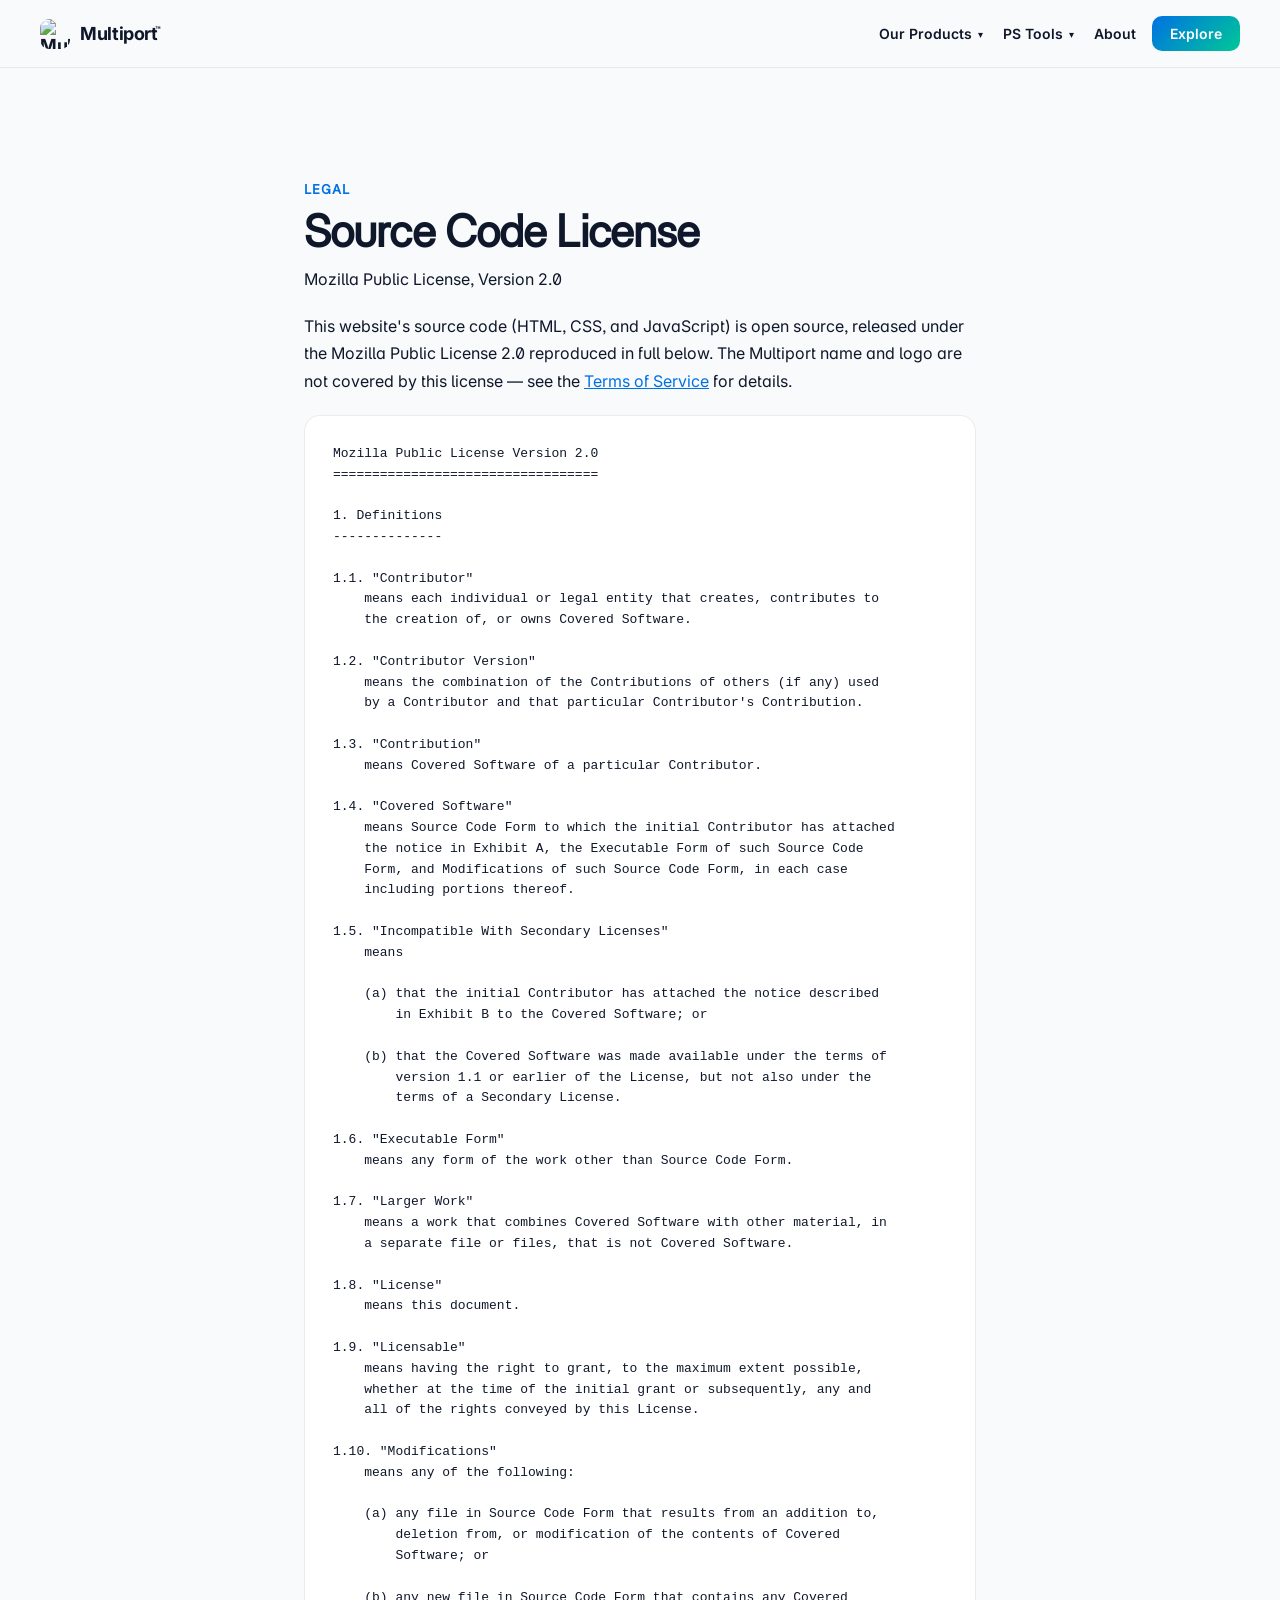
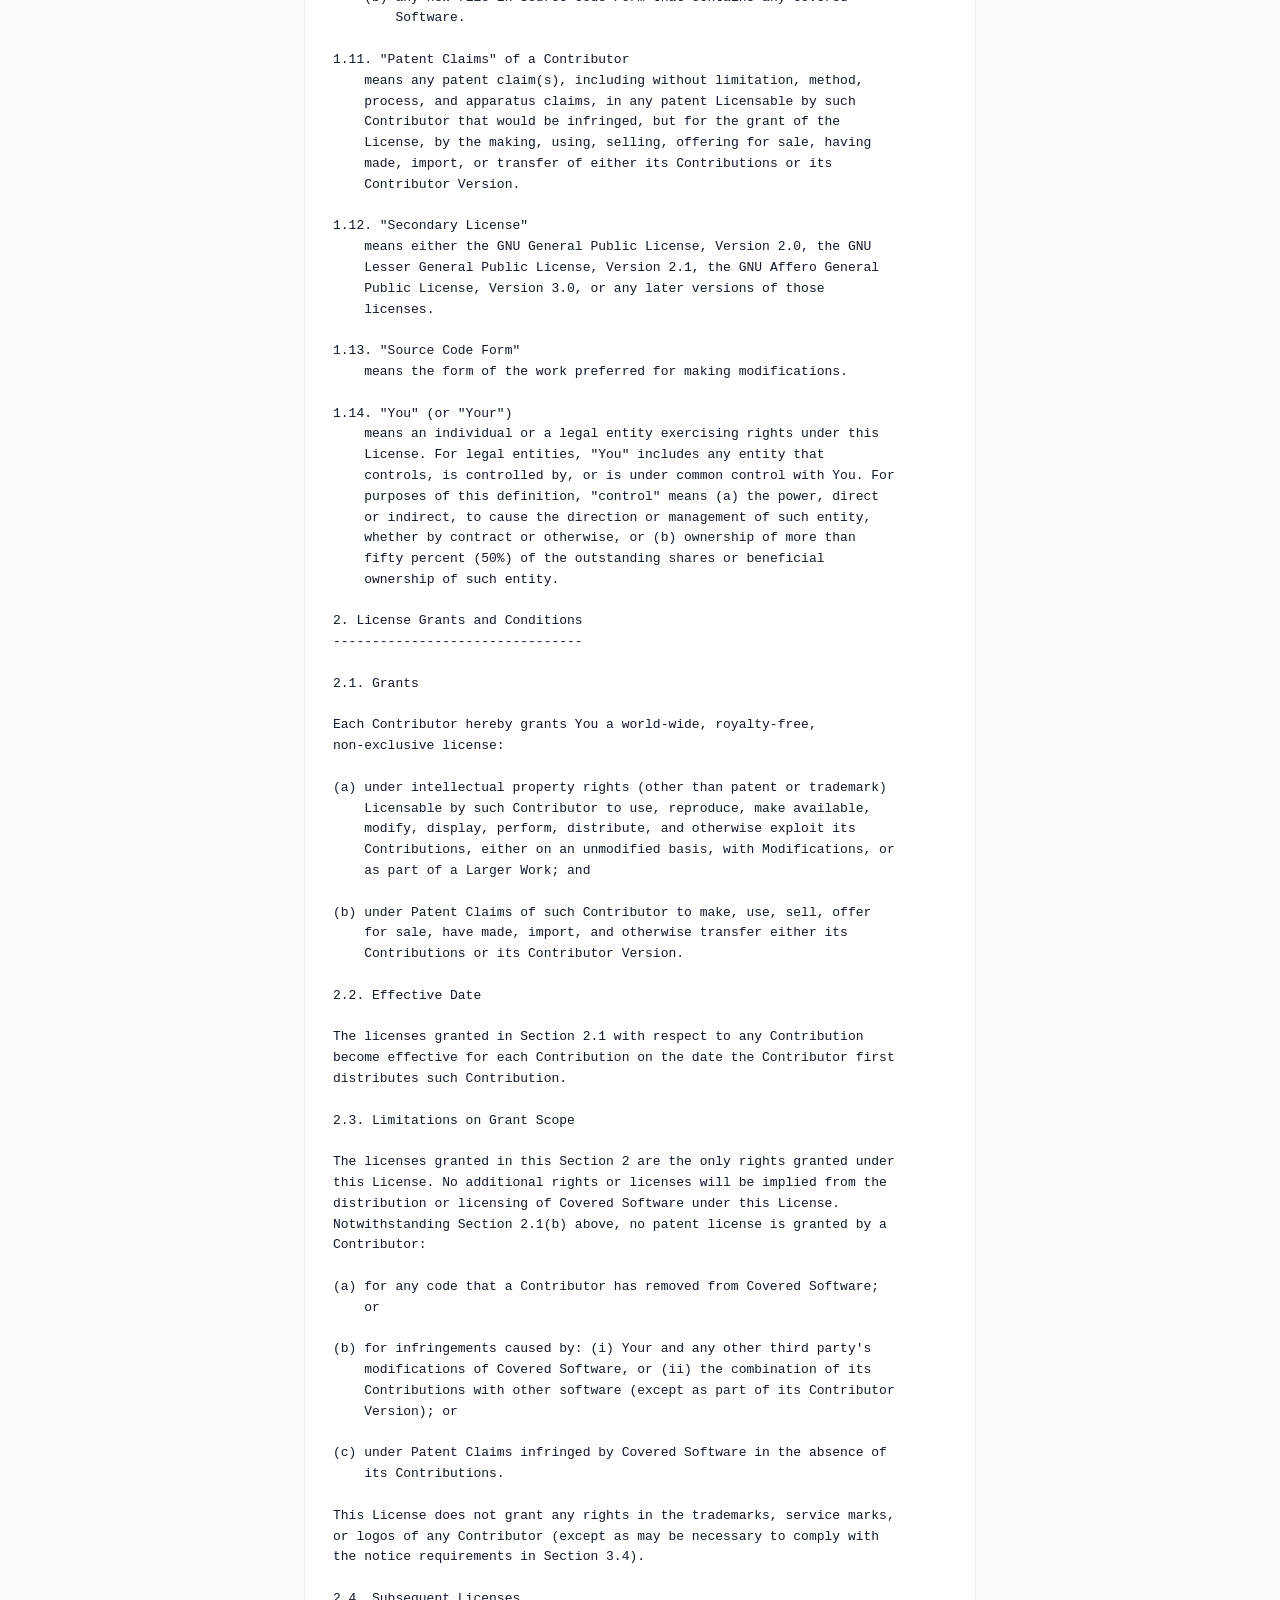
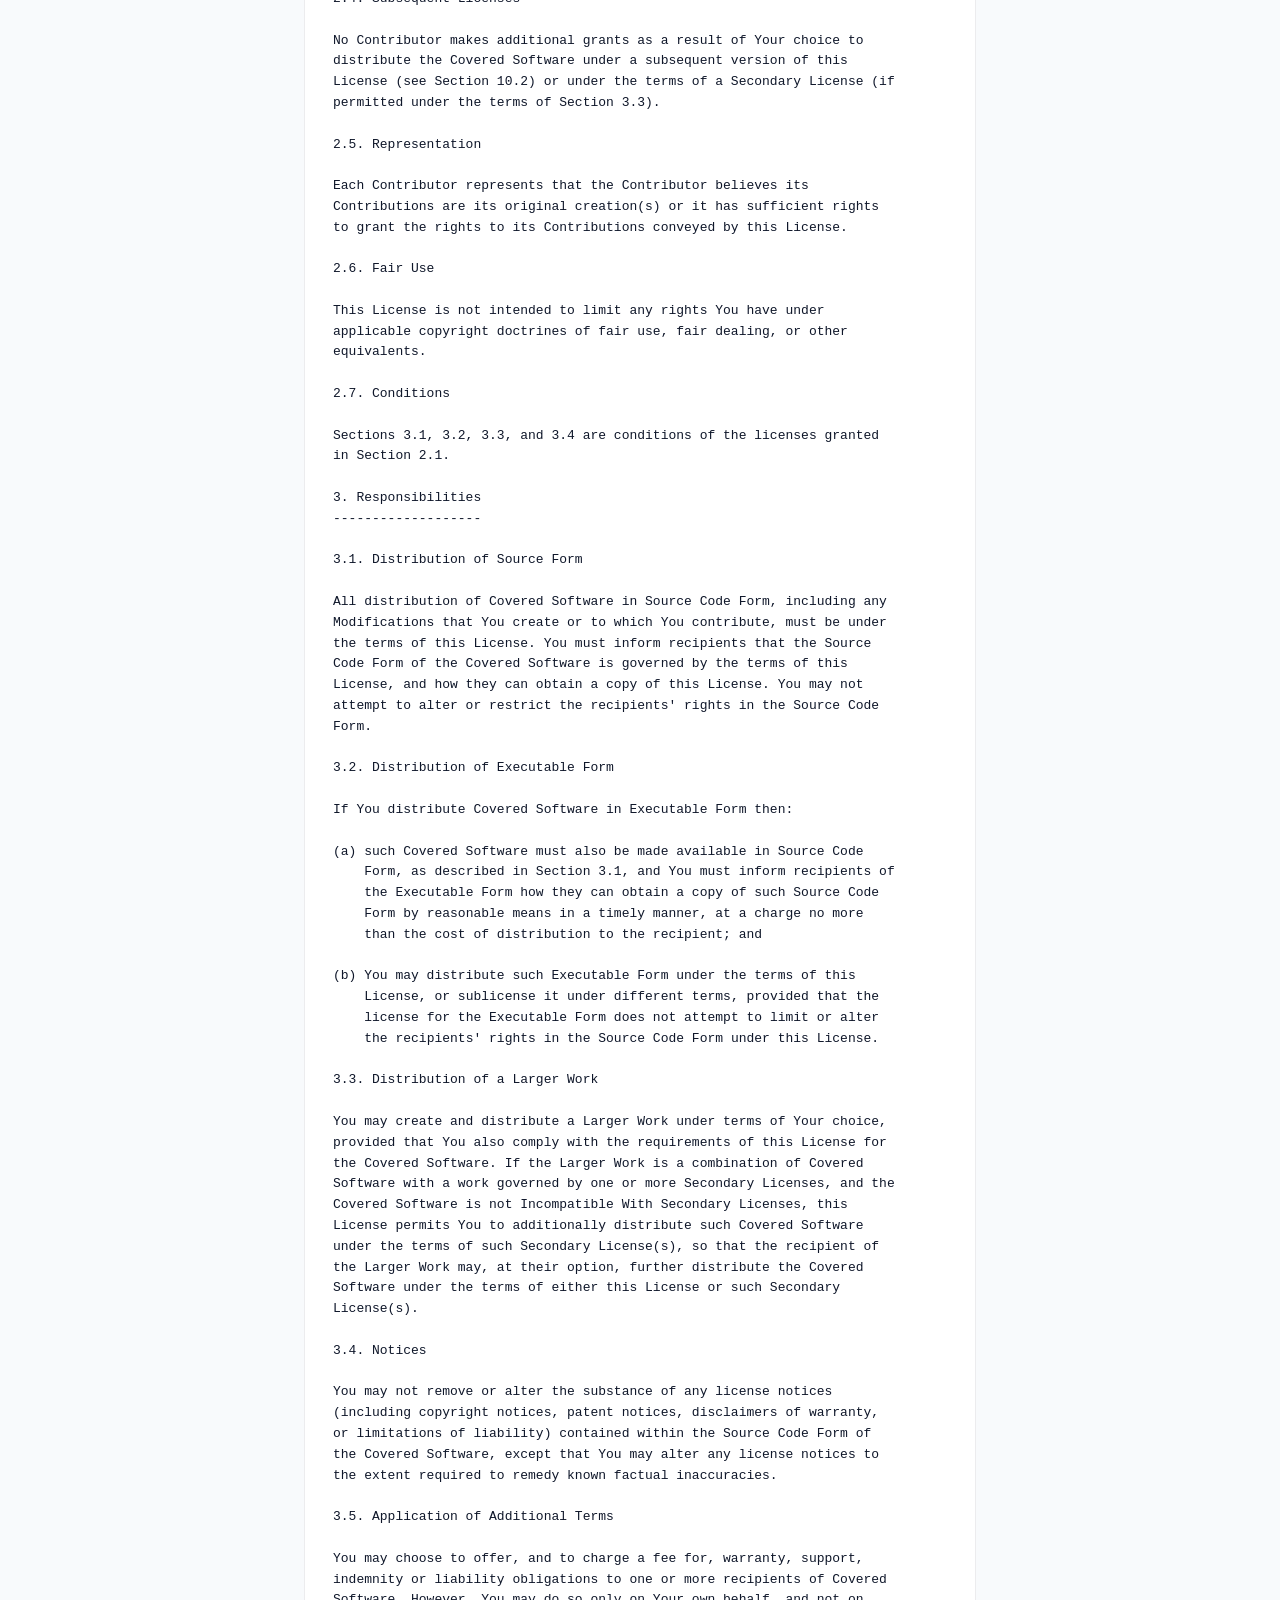
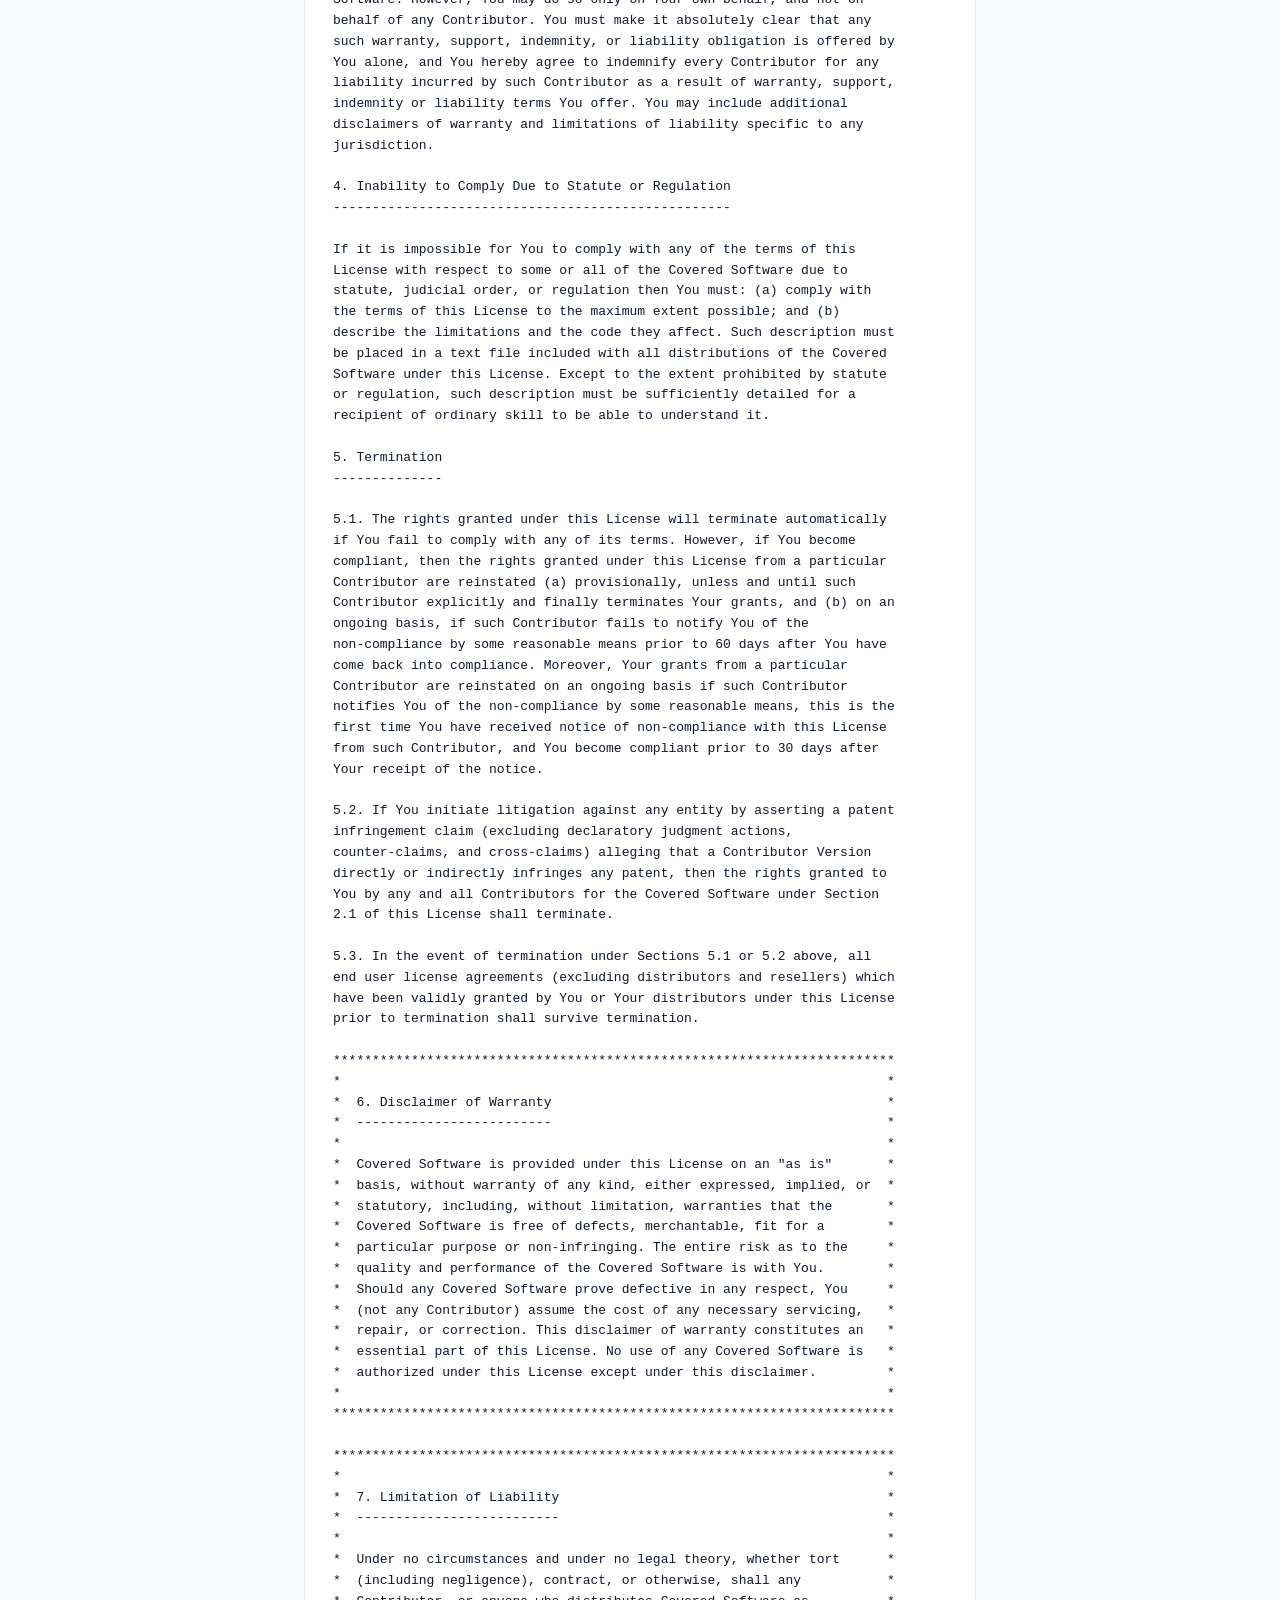
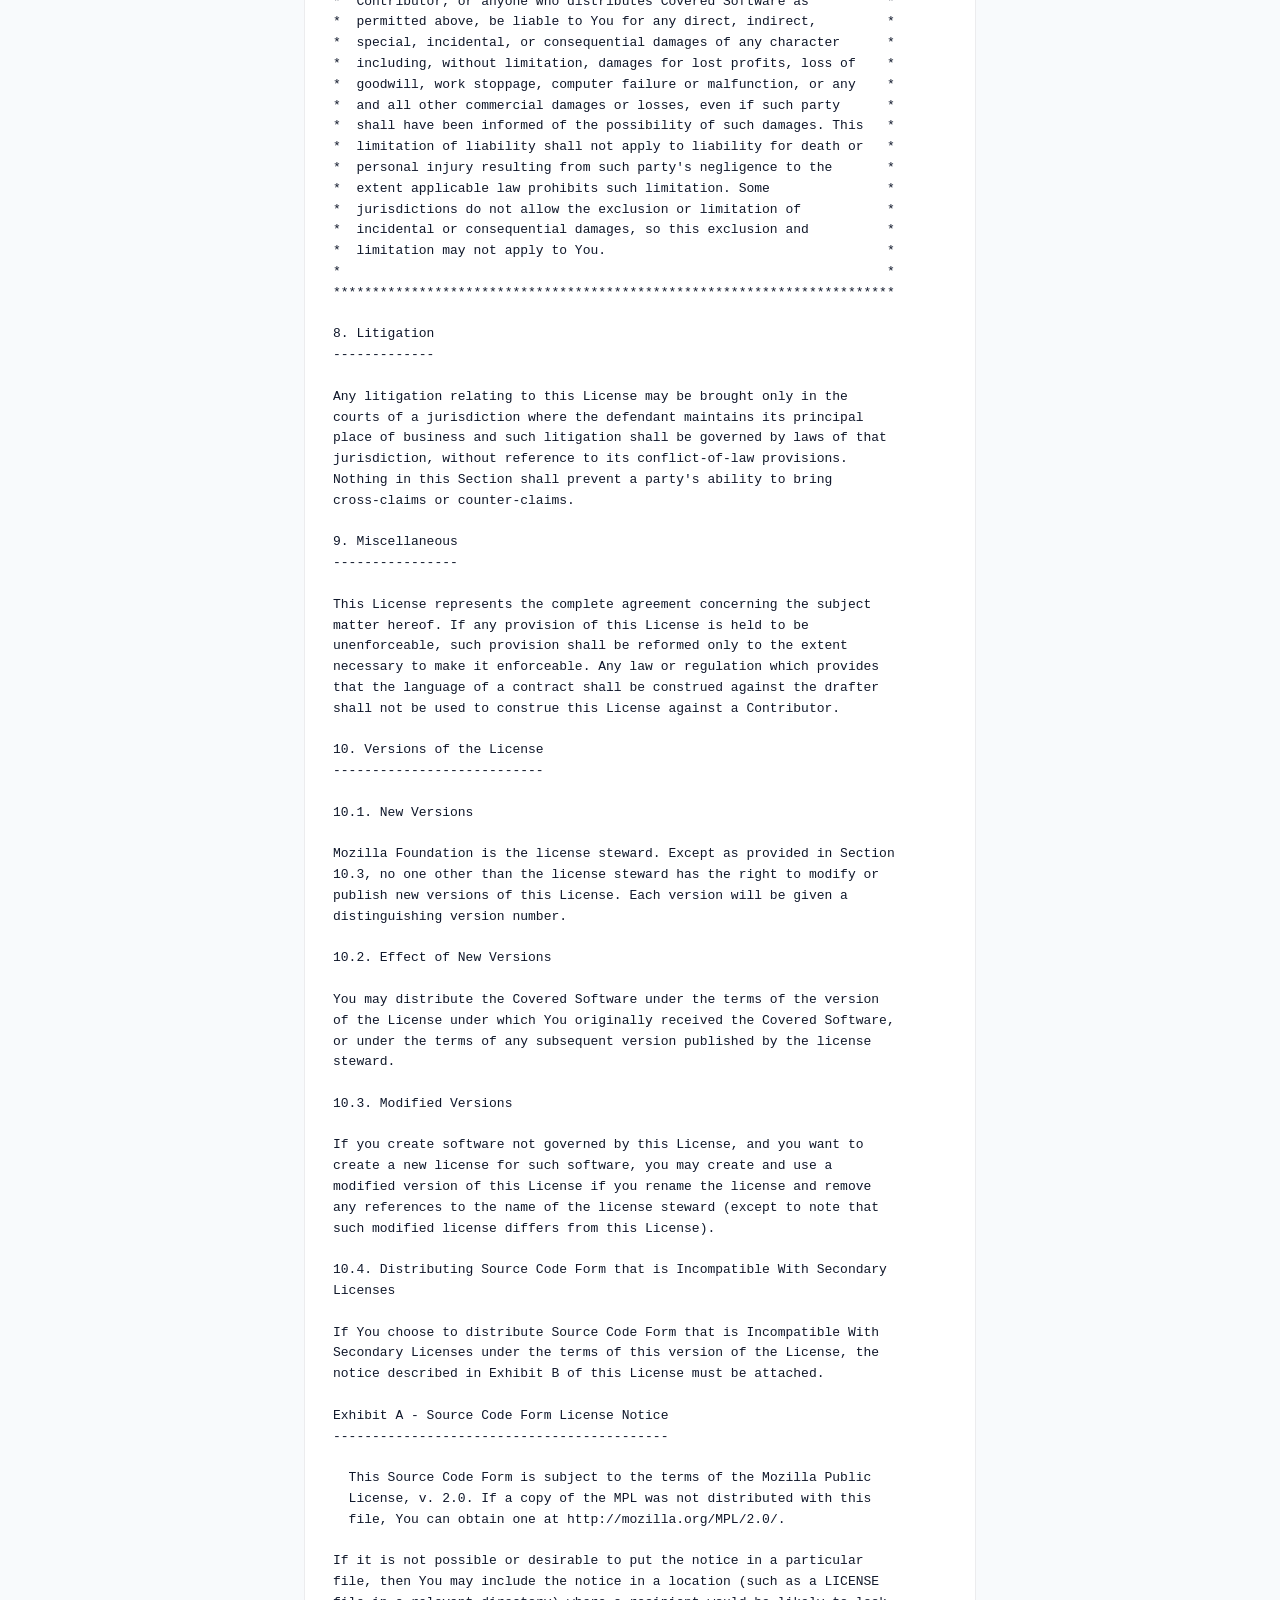
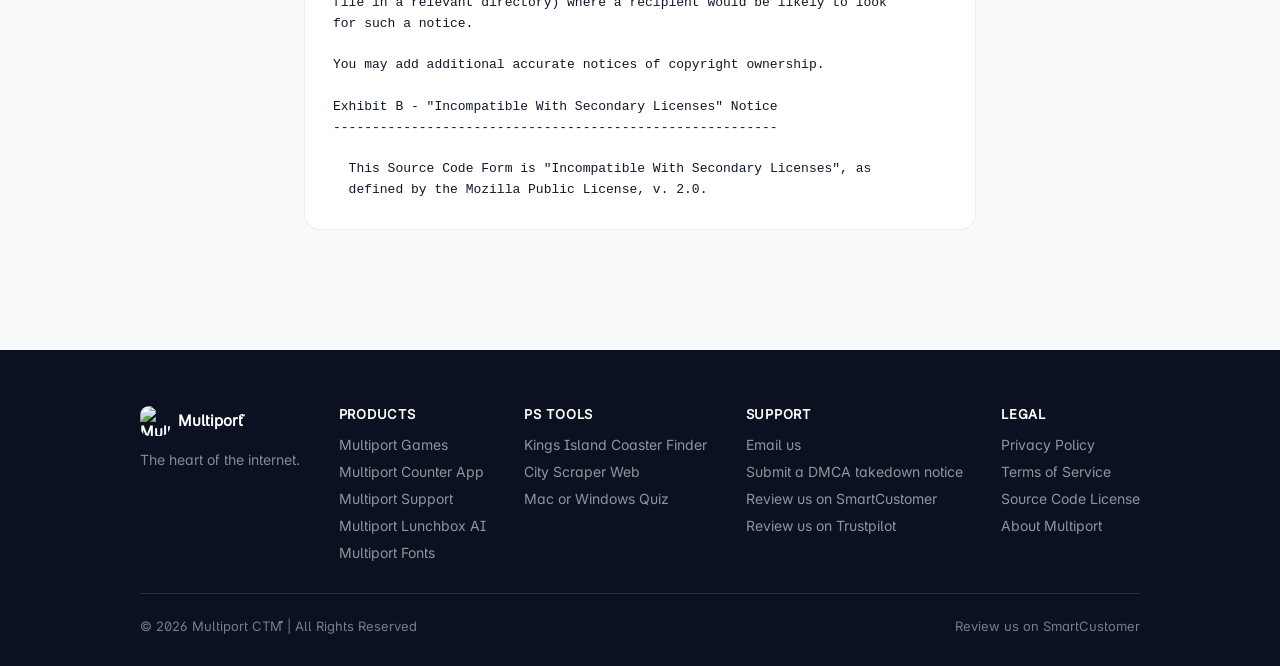
==== license.html @ 2b7a929d "Add scroll-pinned full-screen expand effect; styled license page - New scroll-driven effect on the h" ====
<!-- This Source Code Form is subject to the terms of the Mozilla Public
     License, v. 2.0. If a copy of the MPL was not distributed with this
     file, You can obtain one at http://mozilla.org/MPL/2.0/. -->
<!DOCTYPE html>
<html lang="en">
<head>
<meta charset="UTF-8">
<meta name="viewport" content="width=device-width, initial-scale=1.0">
<title>Source Code License — Multiport</title>
<meta name="description" content="The Mozilla Public License 2.0 that covers this website's source code.">
<meta name="theme-color" content="#0071e3">
<link rel="apple-touch-icon" href="apple-touch-icon.png">
<link rel="icon" type="image/png" href="apple-touch-icon.png">
<link rel="icon" href="favicon.ico">
<link rel="manifest" href="manifest.json">
<link rel="stylesheet" href="style.css?v=28">
<script src="https://cdn.counter.dev/script.js" data-id="24591d8d-bdbf-4574-877c-3fc91c262d01" data-utcoffset="-5"></script>
</head>
<body>
  <nav class="navbar">
    <a class="logo" href="/">
      <img class="logo-mark" src="/icon.svg" alt="Multiport logo"> <span class="logo-text">Multiport<sup class="tm">&trade;</sup></span>
    </a>
    <div class="nav-links">
      <div class="nav-dropdown">
        <button class="dropdown-toggle" aria-haspopup="true" aria-expanded="false">
          Our Products <span class="chevron">&#9662;</span>
        </button>
        <div class="dropdown-menu">
          <a href="https://games.multiportllc.com" target="_blank" rel="noopener noreferrer">
            <img class="dropdown-icon" src="/games-icon.svg" alt="">
            <span>
              <span class="dropdown-title">Multiport Games</span>
              <span class="dropdown-domain">games.multiportllc.com</span>
            </span>
          </a>
          <a href="https://counterapp.multiportllc.com" target="_blank" rel="noopener noreferrer">
            <span class="dropdown-icon">🔢</span>
            <span>
              <span class="dropdown-title">Multiport Counter App</span>
              <span class="dropdown-domain">counterapp.multiportllc.com</span>
            </span>
          </a>
          <a href="https://support.multiportllc.com" target="_blank" rel="noopener noreferrer">
            <span class="dropdown-icon">🛟</span>
            <span>
              <span class="dropdown-title">Multiport Support</span>
              <span class="dropdown-domain">support.multiportllc.com</span>
            </span>
          </a>
          <a href="https://ai.lunchbox.multiportllc.com" target="_blank" rel="noopener noreferrer">
            <span class="dropdown-icon">🍱</span>
            <span>
              <span class="dropdown-title">Multiport Lunchbox AI</span>
              <span class="dropdown-domain">ai.lunchbox.multiportllc.com</span>
            </span>
          </a>
          <a href="https://fontfiles.multiportllc.com" target="_blank" rel="noopener noreferrer">
            <span class="dropdown-icon">🔤</span>
            <span>
              <span class="dropdown-title">Multiport Fonts</span>
              <span class="dropdown-domain">fontfiles.multiportllc.com</span>
            </span>
          </a>
        </div>
      </div>
      <div class="nav-dropdown">
        <button class="dropdown-toggle" aria-haspopup="true" aria-expanded="false">
          PS Tools <span class="chevron">&#9662;</span>
        </button>
        <div class="dropdown-menu">
          <a href="https://kicf.ps.multiportllc.com" target="_blank" rel="noopener noreferrer">
            <span class="dropdown-icon">🎢</span>
            <span>
              <span class="dropdown-title">Kings Island Coaster Finder</span>
              <span class="dropdown-domain">kicf.ps.multiportllc.com</span>
            </span>
          </a>
          <a href="https://csw.ps.multiportllc.com" target="_blank" rel="noopener noreferrer">
            <span class="dropdown-icon">🏙️</span>
            <span>
              <span class="dropdown-title">City Scraper Web</span>
              <span class="dropdown-domain">csw.ps.multiportllc.com</span>
            </span>
          </a>
          <a href="https://mow.ps.multiportllc.com" target="_blank" rel="noopener noreferrer">
            <span class="dropdown-icon">💻</span>
            <span>
              <span class="dropdown-title">Mac or Windows Quiz</span>
              <span class="dropdown-domain">mow.ps.multiportllc.com</span>
            </span>
          </a>
        </div>
      </div>
      <a class="nav-link" href="https://multiporttm.github.io" target="_blank" rel="noopener noreferrer">About</a>
      <a class="nav-cta" href="/#products">Explore</a>
    </div>
  </nav>

  <main>
    <article class="legal">
      <span class="eyebrow">Legal</span>
      <h1>Source Code License</h1>
      <p class="legal-updated">Mozilla Public License, Version 2.0</p>

      <p>This website's source code (HTML, CSS, and JavaScript) is open source, released under the
      Mozilla Public License 2.0 reproduced in full below. The Multiport name and logo are not covered by
      this license — see the <a href="/terms.html">Terms of Service</a> for details.</p>

      <pre class="license-text">Mozilla Public License Version 2.0
==================================

1. Definitions
--------------

1.1. "Contributor"
    means each individual or legal entity that creates, contributes to
    the creation of, or owns Covered Software.

1.2. "Contributor Version"
    means the combination of the Contributions of others (if any) used
    by a Contributor and that particular Contributor's Contribution.

1.3. "Contribution"
    means Covered Software of a particular Contributor.

1.4. "Covered Software"
    means Source Code Form to which the initial Contributor has attached
    the notice in Exhibit A, the Executable Form of such Source Code
    Form, and Modifications of such Source Code Form, in each case
    including portions thereof.

1.5. "Incompatible With Secondary Licenses"
    means

    (a) that the initial Contributor has attached the notice described
        in Exhibit B to the Covered Software; or

    (b) that the Covered Software was made available under the terms of
        version 1.1 or earlier of the License, but not also under the
        terms of a Secondary License.

1.6. "Executable Form"
    means any form of the work other than Source Code Form.

1.7. "Larger Work"
    means a work that combines Covered Software with other material, in
    a separate file or files, that is not Covered Software.

1.8. "License"
    means this document.

1.9. "Licensable"
    means having the right to grant, to the maximum extent possible,
    whether at the time of the initial grant or subsequently, any and
    all of the rights conveyed by this License.

1.10. "Modifications"
    means any of the following:

    (a) any file in Source Code Form that results from an addition to,
        deletion from, or modification of the contents of Covered
        Software; or

    (b) any new file in Source Code Form that contains any Covered
        Software.

1.11. "Patent Claims" of a Contributor
    means any patent claim(s), including without limitation, method,
    process, and apparatus claims, in any patent Licensable by such
    Contributor that would be infringed, but for the grant of the
    License, by the making, using, selling, offering for sale, having
    made, import, or transfer of either its Contributions or its
    Contributor Version.

1.12. "Secondary License"
    means either the GNU General Public License, Version 2.0, the GNU
    Lesser General Public License, Version 2.1, the GNU Affero General
    Public License, Version 3.0, or any later versions of those
    licenses.

1.13. "Source Code Form"
    means the form of the work preferred for making modifications.

1.14. "You" (or "Your")
    means an individual or a legal entity exercising rights under this
    License. For legal entities, "You" includes any entity that
    controls, is controlled by, or is under common control with You. For
    purposes of this definition, "control" means (a) the power, direct
    or indirect, to cause the direction or management of such entity,
    whether by contract or otherwise, or (b) ownership of more than
    fifty percent (50%) of the outstanding shares or beneficial
    ownership of such entity.

2. License Grants and Conditions
--------------------------------

2.1. Grants

Each Contributor hereby grants You a world-wide, royalty-free,
non-exclusive license:

(a) under intellectual property rights (other than patent or trademark)
    Licensable by such Contributor to use, reproduce, make available,
    modify, display, perform, distribute, and otherwise exploit its
    Contributions, either on an unmodified basis, with Modifications, or
    as part of a Larger Work; and

(b) under Patent Claims of such Contributor to make, use, sell, offer
    for sale, have made, import, and otherwise transfer either its
    Contributions or its Contributor Version.

2.2. Effective Date

The licenses granted in Section 2.1 with respect to any Contribution
become effective for each Contribution on the date the Contributor first
distributes such Contribution.

2.3. Limitations on Grant Scope

The licenses granted in this Section 2 are the only rights granted under
this License. No additional rights or licenses will be implied from the
distribution or licensing of Covered Software under this License.
Notwithstanding Section 2.1(b) above, no patent license is granted by a
Contributor:

(a) for any code that a Contributor has removed from Covered Software;
    or

(b) for infringements caused by: (i) Your and any other third party's
    modifications of Covered Software, or (ii) the combination of its
    Contributions with other software (except as part of its Contributor
    Version); or

(c) under Patent Claims infringed by Covered Software in the absence of
    its Contributions.

This License does not grant any rights in the trademarks, service marks,
or logos of any Contributor (except as may be necessary to comply with
the notice requirements in Section 3.4).

2.4. Subsequent Licenses

No Contributor makes additional grants as a result of Your choice to
distribute the Covered Software under a subsequent version of this
License (see Section 10.2) or under the terms of a Secondary License (if
permitted under the terms of Section 3.3).

2.5. Representation

Each Contributor represents that the Contributor believes its
Contributions are its original creation(s) or it has sufficient rights
to grant the rights to its Contributions conveyed by this License.

2.6. Fair Use

This License is not intended to limit any rights You have under
applicable copyright doctrines of fair use, fair dealing, or other
equivalents.

2.7. Conditions

Sections 3.1, 3.2, 3.3, and 3.4 are conditions of the licenses granted
in Section 2.1.

3. Responsibilities
-------------------

3.1. Distribution of Source Form

All distribution of Covered Software in Source Code Form, including any
Modifications that You create or to which You contribute, must be under
the terms of this License. You must inform recipients that the Source
Code Form of the Covered Software is governed by the terms of this
License, and how they can obtain a copy of this License. You may not
attempt to alter or restrict the recipients' rights in the Source Code
Form.

3.2. Distribution of Executable Form

If You distribute Covered Software in Executable Form then:

(a) such Covered Software must also be made available in Source Code
    Form, as described in Section 3.1, and You must inform recipients of
    the Executable Form how they can obtain a copy of such Source Code
    Form by reasonable means in a timely manner, at a charge no more
    than the cost of distribution to the recipient; and

(b) You may distribute such Executable Form under the terms of this
    License, or sublicense it under different terms, provided that the
    license for the Executable Form does not attempt to limit or alter
    the recipients' rights in the Source Code Form under this License.

3.3. Distribution of a Larger Work

You may create and distribute a Larger Work under terms of Your choice,
provided that You also comply with the requirements of this License for
the Covered Software. If the Larger Work is a combination of Covered
Software with a work governed by one or more Secondary Licenses, and the
Covered Software is not Incompatible With Secondary Licenses, this
License permits You to additionally distribute such Covered Software
under the terms of such Secondary License(s), so that the recipient of
the Larger Work may, at their option, further distribute the Covered
Software under the terms of either this License or such Secondary
License(s).

3.4. Notices

You may not remove or alter the substance of any license notices
(including copyright notices, patent notices, disclaimers of warranty,
or limitations of liability) contained within the Source Code Form of
the Covered Software, except that You may alter any license notices to
the extent required to remedy known factual inaccuracies.

3.5. Application of Additional Terms

You may choose to offer, and to charge a fee for, warranty, support,
indemnity or liability obligations to one or more recipients of Covered
Software. However, You may do so only on Your own behalf, and not on
behalf of any Contributor. You must make it absolutely clear that any
such warranty, support, indemnity, or liability obligation is offered by
You alone, and You hereby agree to indemnify every Contributor for any
liability incurred by such Contributor as a result of warranty, support,
indemnity or liability terms You offer. You may include additional
disclaimers of warranty and limitations of liability specific to any
jurisdiction.

4. Inability to Comply Due to Statute or Regulation
---------------------------------------------------

If it is impossible for You to comply with any of the terms of this
License with respect to some or all of the Covered Software due to
statute, judicial order, or regulation then You must: (a) comply with
the terms of this License to the maximum extent possible; and (b)
describe the limitations and the code they affect. Such description must
be placed in a text file included with all distributions of the Covered
Software under this License. Except to the extent prohibited by statute
or regulation, such description must be sufficiently detailed for a
recipient of ordinary skill to be able to understand it.

5. Termination
--------------

5.1. The rights granted under this License will terminate automatically
if You fail to comply with any of its terms. However, if You become
compliant, then the rights granted under this License from a particular
Contributor are reinstated (a) provisionally, unless and until such
Contributor explicitly and finally terminates Your grants, and (b) on an
ongoing basis, if such Contributor fails to notify You of the
non-compliance by some reasonable means prior to 60 days after You have
come back into compliance. Moreover, Your grants from a particular
Contributor are reinstated on an ongoing basis if such Contributor
notifies You of the non-compliance by some reasonable means, this is the
first time You have received notice of non-compliance with this License
from such Contributor, and You become compliant prior to 30 days after
Your receipt of the notice.

5.2. If You initiate litigation against any entity by asserting a patent
infringement claim (excluding declaratory judgment actions,
counter-claims, and cross-claims) alleging that a Contributor Version
directly or indirectly infringes any patent, then the rights granted to
You by any and all Contributors for the Covered Software under Section
2.1 of this License shall terminate.

5.3. In the event of termination under Sections 5.1 or 5.2 above, all
end user license agreements (excluding distributors and resellers) which
have been validly granted by You or Your distributors under this License
prior to termination shall survive termination.

************************************************************************
*                                                                      *
*  6. Disclaimer of Warranty                                           *
*  -------------------------                                           *
*                                                                      *
*  Covered Software is provided under this License on an "as is"       *
*  basis, without warranty of any kind, either expressed, implied, or  *
*  statutory, including, without limitation, warranties that the       *
*  Covered Software is free of defects, merchantable, fit for a        *
*  particular purpose or non-infringing. The entire risk as to the     *
*  quality and performance of the Covered Software is with You.        *
*  Should any Covered Software prove defective in any respect, You     *
*  (not any Contributor) assume the cost of any necessary servicing,   *
*  repair, or correction. This disclaimer of warranty constitutes an   *
*  essential part of this License. No use of any Covered Software is   *
*  authorized under this License except under this disclaimer.         *
*                                                                      *
************************************************************************

************************************************************************
*                                                                      *
*  7. Limitation of Liability                                          *
*  --------------------------                                          *
*                                                                      *
*  Under no circumstances and under no legal theory, whether tort      *
*  (including negligence), contract, or otherwise, shall any           *
*  Contributor, or anyone who distributes Covered Software as          *
*  permitted above, be liable to You for any direct, indirect,         *
*  special, incidental, or consequential damages of any character      *
*  including, without limitation, damages for lost profits, loss of    *
*  goodwill, work stoppage, computer failure or malfunction, or any    *
*  and all other commercial damages or losses, even if such party      *
*  shall have been informed of the possibility of such damages. This   *
*  limitation of liability shall not apply to liability for death or   *
*  personal injury resulting from such party's negligence to the       *
*  extent applicable law prohibits such limitation. Some               *
*  jurisdictions do not allow the exclusion or limitation of           *
*  incidental or consequential damages, so this exclusion and          *
*  limitation may not apply to You.                                    *
*                                                                      *
************************************************************************

8. Litigation
-------------

Any litigation relating to this License may be brought only in the
courts of a jurisdiction where the defendant maintains its principal
place of business and such litigation shall be governed by laws of that
jurisdiction, without reference to its conflict-of-law provisions.
Nothing in this Section shall prevent a party's ability to bring
cross-claims or counter-claims.

9. Miscellaneous
----------------

This License represents the complete agreement concerning the subject
matter hereof. If any provision of this License is held to be
unenforceable, such provision shall be reformed only to the extent
necessary to make it enforceable. Any law or regulation which provides
that the language of a contract shall be construed against the drafter
shall not be used to construe this License against a Contributor.

10. Versions of the License
---------------------------

10.1. New Versions

Mozilla Foundation is the license steward. Except as provided in Section
10.3, no one other than the license steward has the right to modify or
publish new versions of this License. Each version will be given a
distinguishing version number.

10.2. Effect of New Versions

You may distribute the Covered Software under the terms of the version
of the License under which You originally received the Covered Software,
or under the terms of any subsequent version published by the license
steward.

10.3. Modified Versions

If you create software not governed by this License, and you want to
create a new license for such software, you may create and use a
modified version of this License if you rename the license and remove
any references to the name of the license steward (except to note that
such modified license differs from this License).

10.4. Distributing Source Code Form that is Incompatible With Secondary
Licenses

If You choose to distribute Source Code Form that is Incompatible With
Secondary Licenses under the terms of this version of the License, the
notice described in Exhibit B of this License must be attached.

Exhibit A - Source Code Form License Notice
-------------------------------------------

  This Source Code Form is subject to the terms of the Mozilla Public
  License, v. 2.0. If a copy of the MPL was not distributed with this
  file, You can obtain one at http://mozilla.org/MPL/2.0/.

If it is not possible or desirable to put the notice in a particular
file, then You may include the notice in a location (such as a LICENSE
file in a relevant directory) where a recipient would be likely to look
for such a notice.

You may add additional accurate notices of copyright ownership.

Exhibit B - "Incompatible With Secondary Licenses" Notice
---------------------------------------------------------

  This Source Code Form is "Incompatible With Secondary Licenses", as
  defined by the Mozilla Public License, v. 2.0.</pre>
    </article>
  </main>

  <footer>
    <div class="footer-grid">
      <div class="footer-brand">
        <div class="footer-logo"><img class="logo-mark" src="/icon.svg" alt="Multiport logo"> <span class="logo-text">Multiport<sup class="tm">&trade;</sup></span></div>
        <p class="footer-tagline">The heart of the internet.</p>
      </div>
      <div class="footer-links">
        <span class="footer-heading">Products</span>
        <a href="https://games.multiportllc.com" target="_blank" rel="noopener noreferrer">Multiport Games</a>
        <a href="https://counterapp.multiportllc.com" target="_blank" rel="noopener noreferrer">Multiport Counter App</a>
        <a href="https://support.multiportllc.com" target="_blank" rel="noopener noreferrer">Multiport Support</a>
        <a href="https://ai.lunchbox.multiportllc.com" target="_blank" rel="noopener noreferrer">Multiport Lunchbox AI</a>
        <a href="https://fontfiles.multiportllc.com" target="_blank" rel="noopener noreferrer">Multiport Fonts</a>
      </div>
      <div class="footer-links">
        <span class="footer-heading">PS Tools</span>
        <a href="https://kicf.ps.multiportllc.com" target="_blank" rel="noopener noreferrer">Kings Island Coaster Finder</a>
        <a href="https://csw.ps.multiportllc.com" target="_blank" rel="noopener noreferrer">City Scraper Web</a>
        <a href="https://mow.ps.multiportllc.com" target="_blank" rel="noopener noreferrer">Mac or Windows Quiz</a>
      </div>
      <div class="footer-links">
        <span class="footer-heading">Support</span>
        <a href="mailto:support@multiportllc.com">Email us</a>
        <a href="mailto:dmca@multiportllc.com">Submit a DMCA takedown notice</a>
        <a href="https://www.smartcustomer.com/reviews/multiportllc.com" target="_blank" rel="noopener noreferrer">Review us on SmartCustomer</a>
        <a href="https://www.trustpilot.com/review/multiportllc.com" target="_blank" rel="noopener noreferrer">Review us on Trustpilot</a>
      </div>
      <div class="footer-links">
        <span class="footer-heading">Legal</span>
        <a href="/privacy.html">Privacy Policy</a>
        <a href="/terms.html">Terms of Service</a>
        <a href="/license.html">Source Code License</a>
        <a href="https://multiporttm.github.io" target="_blank" rel="noopener noreferrer">About Multiport</a>
      </div>
    </div>
    <div class="footer-bottom">
      <p class="footer-copyright">&copy; 2026 Multiport CTM<sup class="tm">&trade;</sup> | All Rights Reserved</p>
      <a class="footer-bottom-link" href="https://www.smartcustomer.com/reviews/multiportllc.com" target="_blank" rel="noopener noreferrer">Review us on SmartCustomer</a>
    </div>
  </footer>

  <script src="nav.js?v=2"></script>
</body>
</html>
---- style.css ----
/* This Source Code Form is subject to the terms of the Mozilla Public
 * License, v. 2.0. If a copy of the MPL was not distributed with this
 * file, You can obtain one at http://mozilla.org/MPL/2.0/. */

@font-face {
  font-family: 'LandUI Pro';
  src: url('LandUIPro.ttf') format('truetype');
  font-weight: normal;
  font-style: normal;
}

@font-face {
  font-family: 'Inter';
  src: url('Inter-VariableFont.ttf') format('truetype-variations');
  font-weight: 100 900;
  font-style: normal;
  font-display: swap;
}
:root {
  color-scheme: light dark;
  --blue: #0071e3;
  --green: #00c896;
  --bg: #f8fafc;
  --fg: #0f172a;
  --muted: #55606e;
  --card-bg: #ffffff;
  --border: rgba(15, 23, 42, 0.08);
}

* {
  box-sizing: border-box;
}

html {
  scroll-behavior: smooth;
}

body {
  margin: 0;
  min-height: 100vh;
    font-family: 'LandUI Pro', sans-serif;
  background: var(--bg);
  color: var(--fg);
  -webkit-font-smoothing: antialiased;
  position: relative;
  overflow-x: hidden;
}

/* Navbar */
.navbar {
  position: sticky;
  top: 0;
  z-index: 100;
  display: flex;
  align-items: center;
  justify-content: space-between;
  padding: 16px 40px;
  background: rgba(248, 250, 252, 0.8);
  backdrop-filter: blur(16px);
  -webkit-backdrop-filter: blur(16px);
  border-bottom: 1px solid var(--border);
  font-family: 'Inter', -apple-system, BlinkMacSystemFont, 'Segoe UI', Roboto, system-ui, sans-serif;
  transition: box-shadow 0.25s ease;
}

.navbar.scrolled {
  box-shadow: 0 4px 20px rgba(15, 23, 42, 0.08);
}

.logo {
  display: flex;
  align-items: center;
  gap: 10px;
  font-weight: 700;
  font-size: 18px;
  letter-spacing: -0.02em;
  color: var(--fg);
  text-decoration: none;
}

.logo-mark {
  display: inline-block;
  width: 30px;
  height: 30px;
  border-radius: 9px;
}

.nav-links {
  display: flex;
  align-items: center;
  gap: 12px;
}

.nav-cta {
  text-decoration: none;
  color: #fff;
  background: linear-gradient(135deg, var(--blue), var(--green));
  padding: 9px 18px;
  border-radius: 10px;
  font-size: 14px;
  font-weight: 600;
}

.nav-link {
  text-decoration: none;
  color: var(--fg);
  font-size: 14px;
  font-weight: 600;
  padding: 9px 4px;
}

.hidden {
  display: none;
}

/* Dropdown */
.nav-dropdown {
  position: relative;
}

.dropdown-toggle {
  font-family: inherit;
  font-size: 14px;
  font-weight: 600;
  color: var(--fg);
  background: none;
  border: none;
  padding: 9px 4px;
  cursor: pointer;
  display: flex;
  align-items: center;
  gap: 6px;
  transition: color 0.2s ease;
}

.dropdown-toggle:hover,
.dropdown-toggle:focus-visible {
  color: var(--blue);
}

.chevron {
  font-size: 10px;
  transition: transform 0.2s ease;
}

.nav-dropdown:hover .chevron,
.nav-dropdown:focus-within .chevron,
.nav-dropdown.open .chevron {
  transform: rotate(180deg);
}

.dropdown-menu {
  position: absolute;
  right: 0;
  top: calc(100% + 10px);
  min-width: 280px;
  background: var(--card-bg);
  border-radius: 16px;
  box-shadow: 0 16px 40px rgba(15, 23, 42, 0.16);
  border: 1px solid var(--border);
  padding: 8px;
  opacity: 0;
  visibility: hidden;
  transform: translateY(-8px);
  transition: opacity 0.2s ease, transform 0.2s ease, visibility 0.2s ease;
  z-index: 10;
}

.nav-dropdown:hover .dropdown-menu,
.nav-dropdown:focus-within .dropdown-menu,
.nav-dropdown.open .dropdown-menu {
  opacity: 1;
  visibility: visible;
  transform: translateY(0);
}

.dropdown-menu a {
  display: flex;
  align-items: center;
  gap: 12px;
  padding: 10px 12px;
  border-radius: 10px;
  text-decoration: none;
  color: var(--fg);
}

.dropdown-menu a:hover {
  background: rgba(15, 23, 42, 0.05);
}

.dropdown-icon {
  font-size: 22px;
  width: 28px;
  height: 28px;
  border-radius: 8px;
  object-fit: cover;
  flex-shrink: 0;
}

.dropdown-title {
  display: block;
  font-size: 14px;
  font-weight: 600;
}

.dropdown-domain {
  display: block;
  font-size: 12px;
  color: var(--muted);
}

/* Extension menu */
.extension-option {
  display: flex;
  align-items: center;
  justify-content: space-between;
  gap: 12px;
  padding: 10px 12px;
  border-radius: 10px;
  text-decoration: none;
  color: var(--fg);
}

.extension-option:not(.disabled):hover {
  background: rgba(15, 23, 42, 0.05);
}

.extension-option.disabled {
  cursor: not-allowed;
  opacity: 0.5;
}

.extension-badge {
  flex-shrink: 0;
  font-size: 11px;
  font-weight: 700;
  text-transform: uppercase;
  letter-spacing: 0.04em;
  color: var(--muted);
  background: rgba(15, 23, 42, 0.06);
  border-radius: 980px;
  padding: 3px 10px;
}

/* Hero */
.hero {
  display: flex;
  flex-direction: column;
  align-items: center;
  text-align: center;
  gap: 28px;
  padding: 120px 40px 80px;
  max-width: 900px;
  margin: 0 auto;
}

.eyebrow {
  display: inline-block;
  font-size: 13px;
  font-weight: 700;
  text-transform: uppercase;
  letter-spacing: 0.08em;
  color: var(--blue);
}

.hero h1 {
  font-size: clamp(48px, 8vw, 88px);
  font-weight: 700;
  letter-spacing: -0.03em;
  line-height: 1.05;
  margin: 0;
  color: var(--fg);
}

.hero-tagline {
  font-size: clamp(19px, 2.4vw, 24px);
  color: var(--muted);
  font-weight: 400;
  line-height: 1.5;
  margin: 0;
  max-width: 560px;
}

.hero-actions {
  display: flex;
  align-items: center;
  justify-content: center;
  gap: 22px;
  flex-wrap: wrap;
}

.btn {
  display: inline-block;
  text-decoration: none;
  font-size: 15px;
  font-weight: 600;
  padding: 14px 30px;
  border-radius: 12px;
  transition: transform 0.2s ease, box-shadow 0.2s ease, background 0.2s ease;
}

.btn-primary {
  color: #fff;
  background: linear-gradient(135deg, var(--blue), var(--green));
  box-shadow: 0 10px 24px rgba(0, 113, 227, 0.25);
}

.btn-primary:hover {
  transform: translateY(-2px);
  box-shadow: 0 14px 30px rgba(0, 113, 227, 0.32);
}

.btn-link {
  color: var(--blue);
  text-decoration: none;
  font-size: 15px;
  font-weight: 600;
}

.btn-link:hover {
  text-decoration: underline;
}

/* Scroll-pinned zoom */
.zoom-stage {
  position: relative;
  height: 250vh;
}

.zoom-sticky {
  position: sticky;
  top: 0;
  height: 100vh;
  width: 100%;
  display: flex;
  align-items: center;
  justify-content: center;
  overflow: hidden;
  background: var(--bg);
}

.zoom-box {
  position: relative;
  width: 420px;
  height: 315px;
  max-width: 90vw;
  border-radius: 40px;
  overflow: hidden;
  background: linear-gradient(160deg, rgba(0, 113, 227, 0.12), rgba(0, 200, 150, 0.12));
  display: flex;
  align-items: center;
  justify-content: center;
  box-shadow: 0 30px 70px rgba(15, 23, 42, 0.12);
}

.zoom-video {
  position: absolute;
  inset: 0;
  width: 100%;
  height: 100%;
  object-fit: cover;
  z-index: 0;
  pointer-events: none;
}

.zoom-box-content {
  position: relative;
  z-index: 1;
  display: flex;
  flex-direction: column;
  align-items: center;
}

.hero-showcase-icon {
  font-size: clamp(72px, 14vw, 120px);
  filter: drop-shadow(0 20px 30px rgba(15, 23, 42, 0.15));
}

.hero-showcase-badge {
  position: absolute;
  z-index: 1;
  bottom: 40px;
  left: 50%;
  transform: translateX(-50%);
  background: #fff;
  border: 1px solid var(--border);
  box-shadow: 0 10px 24px rgba(15, 23, 42, 0.1);
  border-radius: 980px;
  padding: 8px 20px;
  font-size: 13px;
  font-weight: 700;
  color: var(--fg);
  white-space: nowrap;
}

@media (prefers-reduced-motion: reduce) {
  .zoom-stage {
    height: auto;
  }

  .zoom-sticky {
    position: static;
    height: auto;
    padding: 60px 0;
  }

  .zoom-box {
    width: 420px !important;
    height: 315px !important;
    max-width: 90vw;
    border-radius: 40px !important;
  }
}

@media (max-width: 820px) {
  .hero {
    padding: 90px 24px 60px;
  }
}

@media (max-width: 640px) {
  .navbar {
    padding: 14px 20px;
    gap: 8px;
  }

  .logo {
    font-size: 16px;
  }

  .dropdown-toggle {
    padding: 8px 14px;
    font-size: 13px;
    white-space: nowrap;
  }

  .nav-cta {
    padding: 8px 14px;
    font-size: 13px;
    white-space: nowrap;
  }

  .dropdown-menu {
    min-width: 240px;
    right: -20px;
  }
}

@media (max-width: 420px) {
  .nav-cta {
    display: none;
  }

  .nav-link {
    display: none;
  }
}

/* Mosaic */
.mosaic {
  max-width: 1180px;
  margin: 0 auto;
  padding: 0 40px 56px;
  display: flex;
  gap: 16px;
}

.mosaic-tip {
  flex: 2 1 0;
  background: #0f172a;
  border-radius: 20px;
  padding: 28px;
  display: flex;
  align-items: center;
}

.mosaic-tip p {
  color: #fff;
  font-size: 16px;
  line-height: 1.6;
  margin: 0;
}

.mosaic-panel {
  flex: 1 1 0;
  min-width: 0;
  border-radius: 20px;
  padding: 20px;
  display: flex;
  flex-direction: column;
  justify-content: flex-end;
  gap: 8px;
  min-height: 140px;
  color: #fff;
  cursor: pointer;
  overflow: hidden;
  transition: flex-grow 0.35s ease;
}

.mosaic-panel:hover,
.mosaic-panel:focus-visible,
.mosaic-panel.active {
  flex-grow: 2.6;
}

.mosaic-icon {
  font-size: 28px;
}

.mosaic-panel strong {
  font-size: 15px;
  font-weight: 700;
}

.mosaic-panel p {
  font-size: 13px;
  line-height: 1.5;
  color: rgba(255, 255, 255, 0.85);
  margin: 4px 0 0;
  max-height: 0;
  opacity: 0;
  overflow: hidden;
  transition: max-height 0.3s ease, opacity 0.25s ease;
}

.mosaic-panel:hover p,
.mosaic-panel:focus-visible p,
.mosaic-panel.active p {
  max-height: 140px;
  opacity: 1;
}

@media (max-width: 820px) {
  .mosaic {
    flex-direction: column;
    padding: 0 24px 40px;
  }

  .mosaic-panel {
    flex-grow: 0;
  }

  .mosaic-panel.active {
    flex-grow: 0;
    min-height: 180px;
  }
}

/* Trust strip */
.trust-strip {
  max-width: 1000px;
  margin: 0 auto;
  padding: 0 20px 40px;
  display: flex;
  flex-wrap: wrap;
  justify-content: space-around;
  gap: 24px;
  text-align: center;
}

.trust-item {
  display: flex;
  flex-direction: column;
  gap: 4px;
}

.trust-item strong {
  font-size: 28px;
  font-weight: 800;
  letter-spacing: -0.02em;
  background: linear-gradient(135deg, var(--blue), var(--green));
  -webkit-background-clip: text;
  background-clip: text;
  color: transparent;
}

.trust-item span {
  font-size: 13px;
  color: var(--muted);
  text-transform: uppercase;
  letter-spacing: 0.04em;
}

/* Features */
.features {
  max-width: 1000px;
  margin: 0 auto;
  padding: 40px 20px;
  text-align: center;
}

.features h2 {
  font-size: clamp(28px, 4vw, 40px);
  font-weight: 800;
  letter-spacing: -0.02em;
  margin: 6px 0 48px;
  color: var(--fg);
}

.section-intro {
  max-width: 640px;
  margin: -32px auto 48px;
  color: var(--muted, #6e6e73);
  font-size: 17px;
  line-height: 1.6;
  text-align: center;
}

.feature-rows {
  display: flex;
  flex-direction: column;
  gap: 56px;
}

.feature-row {
  display: flex;
  align-items: center;
  gap: 48px;
  text-align: left;
}

.feature-row:nth-child(even) {
  flex-direction: row-reverse;
}

.feature-visual {
  flex: 0 0 auto;
  width: 160px;
  height: 160px;
  border-radius: 28px;
  display: flex;
  align-items: center;
  justify-content: center;
  font-size: 64px;
  background: linear-gradient(160deg, rgba(0, 113, 227, 0.1), rgba(0, 200, 150, 0.1));
}

.feature-text {
  flex: 1 1 auto;
}

.feature-text h3 {
  font-size: 22px;
  font-weight: 700;
  letter-spacing: -0.01em;
  margin: 0 0 10px;
  color: var(--fg);
}

.feature-text p {
  color: var(--muted);
  font-size: 16px;
  line-height: 1.6;
  margin: 0;
  max-width: 480px;
}

@media (max-width: 640px) {
  .feature-row,
  .feature-row:nth-child(even) {
    flex-direction: column;
    text-align: center;
  }

  .feature-text p {
    margin-left: auto;
    margin-right: auto;
  }
}

/* Showcase */
.showcase {
  background: #0f172a;
  padding: 80px 40px;
  margin: 40px 0;
}

.showcase-grid {
  max-width: 1100px;
  margin: 0 auto;
  display: grid;
  grid-template-columns: 1fr 1fr;
  align-items: center;
  gap: 56px;
}

.eyebrow-light {
  color: var(--green);
}

.showcase-accordion h2 {
  font-size: clamp(26px, 3.5vw, 36px);
  font-weight: 800;
  letter-spacing: -0.02em;
  color: #fff;
  margin: 6px 0 32px;
}

.showcase-item {
  border-top: 1px solid rgba(255, 255, 255, 0.12);
  padding: 18px 0;
}

.showcase-item summary {
  cursor: pointer;
  font-size: 17px;
  font-weight: 600;
  color: #fff;
  list-style: none;
  display: flex;
  align-items: center;
  justify-content: space-between;
  gap: 12px;
}

.showcase-item summary::-webkit-details-marker {
  display: none;
}

.showcase-item summary::after {
  content: '+';
  font-size: 20px;
  font-weight: 400;
  color: rgba(255, 255, 255, 0.5);
  flex-shrink: 0;
  transition: transform 0.2s ease;
}

.showcase-item[open] summary::after {
  transform: rotate(45deg);
}

.showcase-item p {
  color: rgba(255, 255, 255, 0.65);
  font-size: 15px;
  line-height: 1.6;
  margin: 14px 0 0;
}

.showcase-preview {
  position: relative;
  display: flex;
  justify-content: center;
  padding: 60px 20px;
}

.screenshot-card {
  display: block;
  width: 100%;
  max-width: 300px;
  border-radius: 14px;
  box-shadow: 0 30px 60px rgba(0, 0, 0, 0.35);
}

.screenshot-front {
  position: relative;
  z-index: 3;
}

.screenshot-middle {
  position: absolute;
  top: 0;
  left: 50%;
  z-index: 2;
  opacity: 0.92;
  transform: translateX(-50%) translate(60px, 14px) rotate(8deg);
}

.screenshot-back {
  position: absolute;
  top: 0;
  left: 50%;
  z-index: 1;
  opacity: 0.85;
  transform: translateX(-50%) translate(-60px, 14px) rotate(-8deg);
}

@media (max-width: 820px) {
  .showcase {
    padding: 56px 24px;
  }

  .showcase-grid {
    grid-template-columns: 1fr;
    text-align: center;
  }

  .showcase-item summary {
    text-align: left;
  }

  .showcase-preview {
    order: -1;
  }
}

/* Manifesto */
.manifesto {
  max-width: 800px;
  margin: 0 auto;
  padding: 40px 32px;
  text-align: center;
}

.manifesto p {
  font-size: clamp(22px, 3vw, 30px);
  line-height: 1.5;
  font-weight: 500;
  letter-spacing: -0.01em;
  margin: 0;
}

.manifesto p .word {
  color: rgba(15, 23, 42, 0.25);
  transition: color 0.15s ease;
}

.manifesto p .word.active {
  color: var(--fg);
}

/* FAQ */
.faq {
  max-width: 760px;
  margin: 0 auto;
  padding: 40px 20px;
  text-align: center;
}

.faq h2 {
  font-size: clamp(28px, 4vw, 40px);
  font-weight: 800;
  letter-spacing: -0.02em;
  margin: 6px 0 40px;
  color: var(--fg);
}

.faq-list {
  display: flex;
  flex-direction: column;
  gap: 12px;
  text-align: left;
}

.faq-item {
  background: var(--card-bg);
  border: 1px solid var(--border);
  border-radius: 16px;
  padding: 18px 22px;
}

.faq-item summary {
  cursor: pointer;
  font-size: 16px;
  font-weight: 600;
  color: var(--fg);
  list-style: none;
  display: flex;
  align-items: center;
  justify-content: space-between;
  gap: 12px;
}

.faq-item summary::-webkit-details-marker {
  display: none;
}

.faq-item summary::after {
  content: '+';
  font-size: 20px;
  font-weight: 400;
  color: var(--muted);
  flex-shrink: 0;
  transition: transform 0.2s ease;
}

.faq-item[open] summary::after {
  transform: rotate(45deg);
}

.faq-item p {
  color: var(--muted);
  font-size: 15px;
  line-height: 1.6;
  margin: 14px 0 0;
}

.faq-item p a {
  color: var(--blue);
}

/* CTA band */
.cta-band {
  max-width: 1000px;
  margin: 40px auto 0;
  padding: 64px 32px;
  text-align: center;
  background: linear-gradient(135deg, var(--blue), var(--green), var(--blue));
  background-size: 200% 200%;
  animation: gradient-shift 10s ease infinite;
  border-radius: 28px;
}

@keyframes gradient-shift {
  0% {
    background-position: 0% 50%;
  }
  50% {
    background-position: 100% 50%;
  }
  100% {
    background-position: 0% 50%;
  }
}

.cta-band h2 {
  font-size: clamp(24px, 3.5vw, 34px);
  font-weight: 800;
  letter-spacing: -0.02em;
  margin: 0 0 10px;
  color: #fff;
}

.cta-band p {
  color: rgba(255, 255, 255, 0.85);
  font-size: 16px;
  margin: 0 0 28px;
}

.cta-band-actions {
  justify-content: center;
}

.cta-band .btn-primary {
  background: #fff;
  color: var(--blue);
  box-shadow: 0 10px 24px rgba(15, 23, 42, 0.2);
}

.cta-band .btn-primary:hover {
  box-shadow: 0 14px 30px rgba(15, 23, 42, 0.26);
}

.btn-link-light {
  color: #fff;
  text-decoration: none;
  font-size: 15px;
  font-weight: 600;
}

.btn-link-light:hover {
  text-decoration: underline;
}

/* Legal pages */
.legal {
  max-width: 720px;
  margin: 0 auto;
  padding: 110px 24px 100px;
}

.legal h1 {
  font-size: clamp(32px, 5vw, 44px);
  font-weight: 800;
  letter-spacing: -0.02em;
  margin: 6px 0 8px;
  color: var(--fg);
}

.legal-updated {
  color: var(--muted);
  font-size: 14px;
  margin: 0 0 32px;
}

.legal p {
  color: var(--fg);
  font-size: 16px;
  line-height: 1.7;
  margin: 0 0 20px;
}

.legal ul {
  margin: 0 0 20px;
  padding-left: 22px;
  color: var(--fg);
  font-size: 16px;
  line-height: 1.7;
}

.legal li {
  margin-bottom: 8px;
}

.legal h2 {
  font-size: 22px;
  font-weight: 700;
  letter-spacing: -0.01em;
  color: var(--fg);
  margin: 40px 0 14px;
}

.legal a {
  color: var(--blue);
}

.license-text {
  background: var(--card-bg);
  border: 1px solid var(--border);
  border-radius: 16px;
  padding: 28px;
  margin: 0 0 20px;
  font-family: ui-monospace, SFMono-Regular, Menlo, Consolas, monospace;
  font-size: 13px;
  line-height: 1.6;
  color: var(--fg);
  white-space: pre-wrap;
  word-wrap: break-word;
  overflow-x: auto;
}

/* Products */
.products {
  max-width: 1000px;
  margin: 0 auto;
  padding: 40px 20px 120px;
  text-align: center;
}

.products h2 {
  font-size: clamp(28px, 4vw, 40px);
  font-weight: 800;
  letter-spacing: -0.02em;
  margin: 6px 0 48px;
  color: var(--fg);
}

.product-grid {
  display: grid;
  grid-template-columns: repeat(auto-fit, minmax(300px, 1fr));
  gap: 24px;
}

.product-card {
  --rx: 0deg;
  --ry: 0deg;
  --ty: 0px;
  background: var(--card-bg);
  border: 1px solid var(--border);
  border-radius: 22px;
  padding: 32px;
  text-decoration: none;
  color: var(--fg);
  transition: transform 0.15s ease, box-shadow 0.25s ease;
  transform: perspective(800px) rotateX(var(--rx)) rotateY(var(--ry)) translateY(var(--ty));
  display: flex;
  align-items: flex-start;
  gap: 20px;
  text-align: left;
}

.product-card:hover {
  box-shadow: 0 20px 40px rgba(15, 23, 42, 0.1);
}

.product-icon {
  flex-shrink: 0;
  width: 64px;
  height: 64px;
  border-radius: 18px;
  object-fit: cover;
  display: flex;
  align-items: center;
  justify-content: center;
  font-size: 30px;
}

.icon-games {
  background: linear-gradient(135deg, #0071e3, #4facfe);
}

.icon-counter {
  background: linear-gradient(135deg, #00c896, #43e97b);
}

.icon-support {
  background: linear-gradient(135deg, #5e5ce6, #bf5af2);
}

.icon-lunchbox {
  background: linear-gradient(135deg, #ff9500, #ff375f);
}

.icon-guard {
  background: linear-gradient(135deg, #1d1d1f, #55606e);
}

.icon-fontfiles {
  background: linear-gradient(135deg, #ff2d55, #ff9f0a);
}

.icon-blooket {
  background: linear-gradient(135deg, #30d158, #0a84ff);
}

.icon-coaster {
  background: linear-gradient(135deg, #ff453a, #ff9f0a);
}

.icon-scraper {
  background: linear-gradient(135deg, #0a84ff, #5e5ce6);
}

.icon-mow {
  background: linear-gradient(135deg, #8e8e93, #48484a);
}

.icon-extension {
  background: linear-gradient(135deg, #bf5af2, #5e5ce6);
}

.addon-badge {
  display: inline-block;
  font-size: 12px;
  font-weight: 700;
  text-transform: uppercase;
  letter-spacing: 0.04em;
  color: var(--fg);
  background: rgba(15, 23, 42, 0.06);
  border-radius: 980px;
  padding: 3px 10px;
  margin: 2px 0 10px;
}

.product-info h3 {
  font-size: 20px;
  font-weight: 700;
  letter-spacing: -0.01em;
  margin: 0 0 6px;
}

.product-info p {
  color: var(--muted);
  font-size: 14px;
  margin: 0 0 12px;
  line-height: 1.5;
}

.product-link {
  color: var(--blue);
  font-size: 14px;
  font-weight: 600;
}

/* Footer */
footer {
  padding: 56px 20px 32px;
  background: #0b1120;
}

.tm {
  font-size: 0.5em;
  font-weight: 600;
  margin-left: -3px;
}

.footer-grid {
  max-width: 1000px;
  margin: 0 auto;
  display: flex;
  flex-wrap: wrap;
  justify-content: space-between;
  gap: 32px;
  padding-bottom: 32px;
}

.footer-logo {
  display: inline-flex;
  align-items: center;
  gap: 8px;
  font-weight: 700;
  font-size: 15px;
  color: #fff;
}

.footer-tagline {
  color: rgba(255, 255, 255, 0.5);
  font-size: 14px;
  margin: 10px 0 0;
}

.footer-links {
  display: flex;
  flex-direction: column;
  gap: 10px;
}

.footer-heading {
  font-size: 13px;
  font-weight: 700;
  text-transform: uppercase;
  letter-spacing: 0.06em;
  color: #fff;
  margin-bottom: 4px;
}

.footer-links a {
  color: rgba(255, 255, 255, 0.55);
  text-decoration: none;
  font-size: 14px;
}

.footer-links a:hover {
  color: var(--green);
}

.footer-bottom {
  max-width: 1000px;
  margin: 0 auto;
  padding-top: 24px;
  border-top: 1px solid rgba(255, 255, 255, 0.12);
  display: flex;
  flex-wrap: wrap;
  align-items: center;
  justify-content: space-between;
  gap: 12px;
}

.footer-copyright {
  color: rgba(255, 255, 255, 0.45);
  font-size: 13px;
  margin: 0;
}

.footer-bottom-link {
  color: rgba(255, 255, 255, 0.45);
  font-size: 13px;
  text-decoration: none;
}

.footer-bottom-link:hover {
  color: var(--green);
}

/* Scroll reveal */
.reveal {
  opacity: 0;
  transform: translateY(24px);
  transition: opacity 0.6s ease, transform 0.6s ease;
}

.reveal-visible {
  opacity: 1;
  transform: translateY(0);
}

@media (prefers-reduced-motion: reduce) {
  .reveal {
    opacity: 1;
    transform: none;
    transition: none;
  }

  .cta-band {
    animation: none;
  }

  .product-card {
    transition: box-shadow 0.25s ease;
  }
}
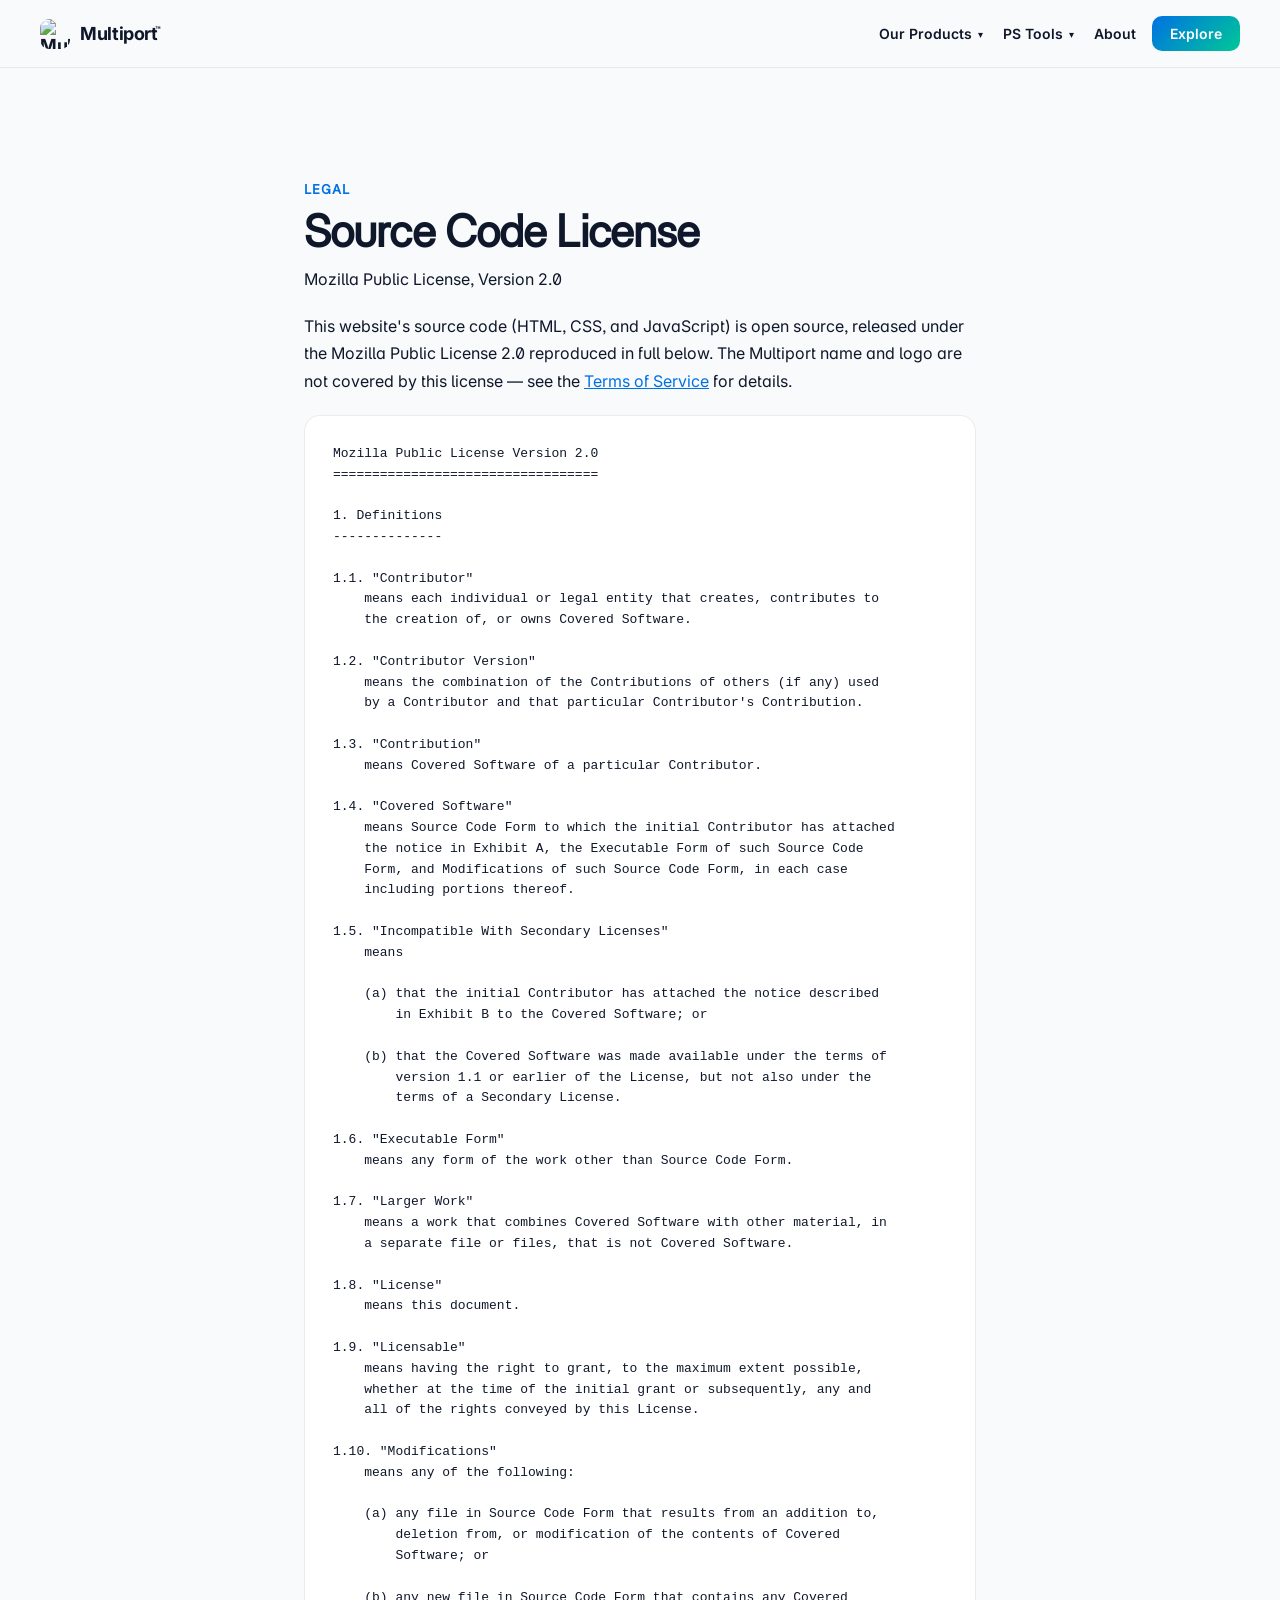
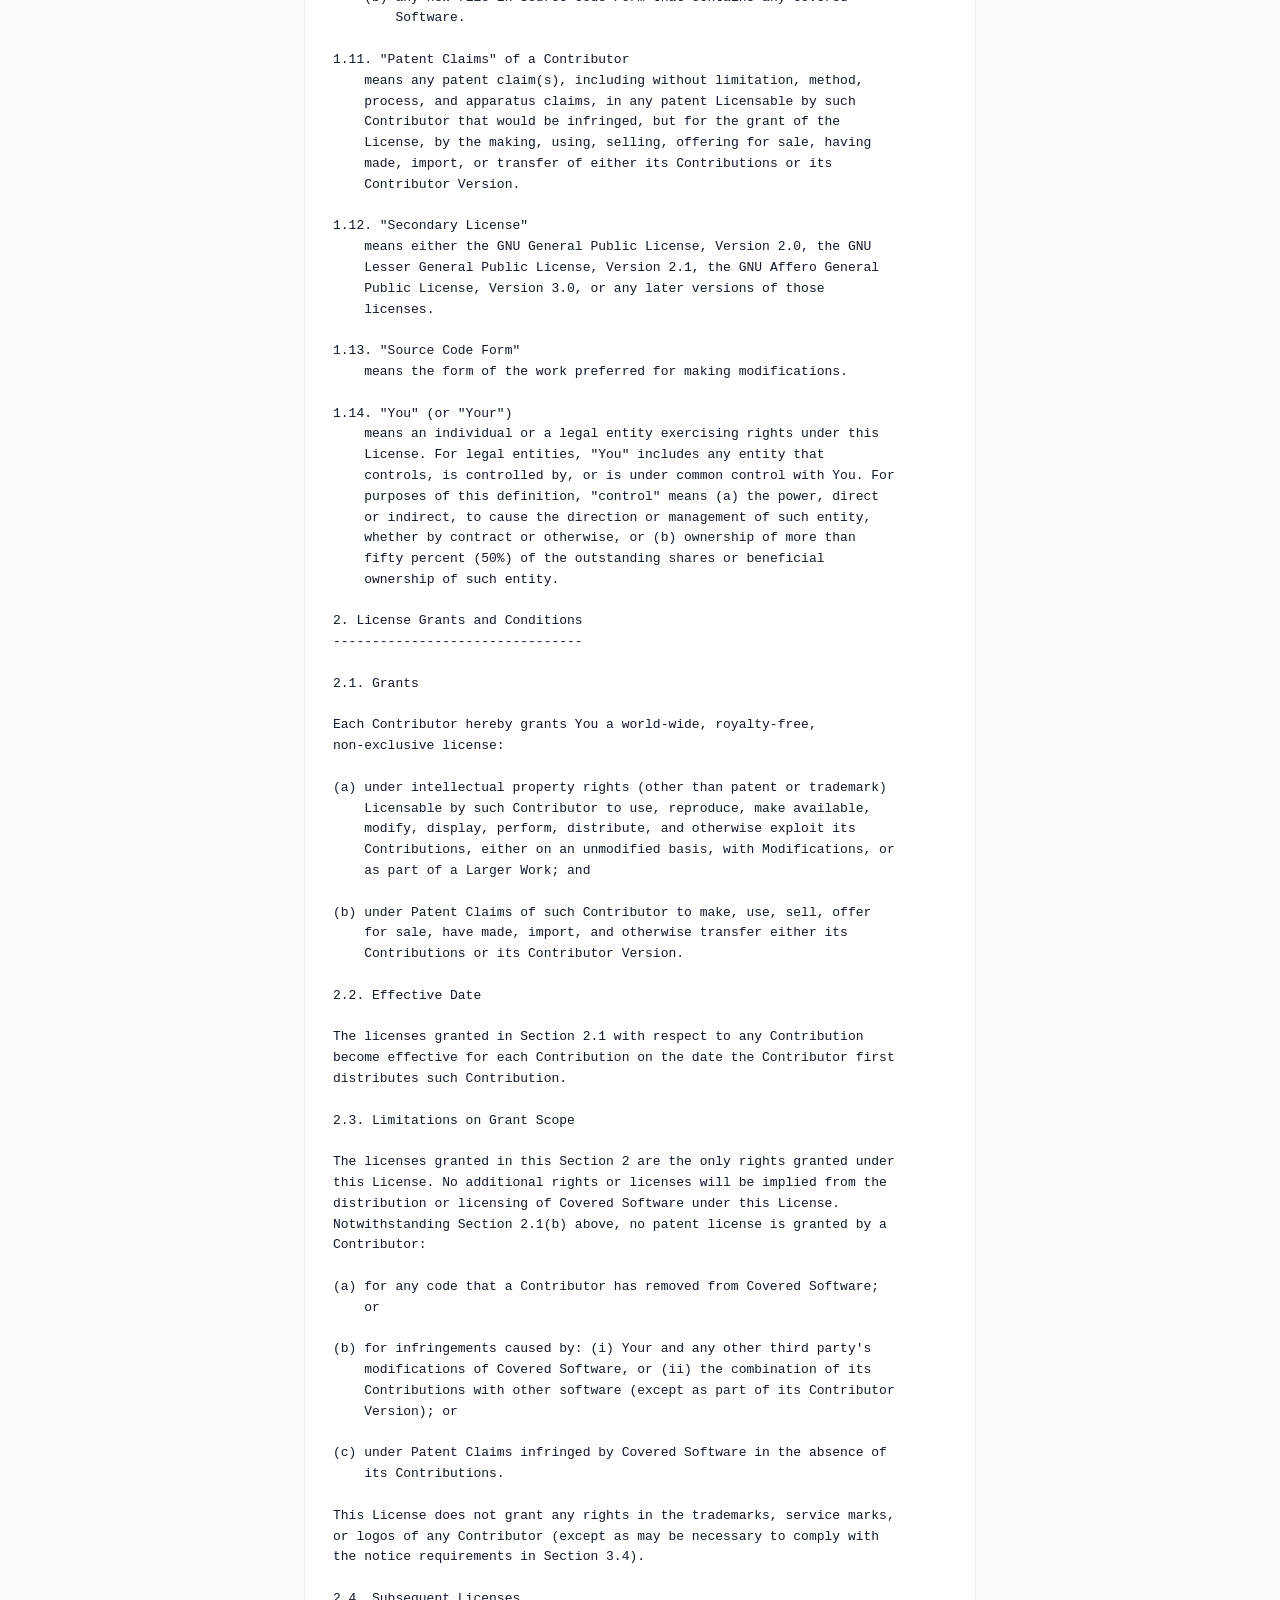
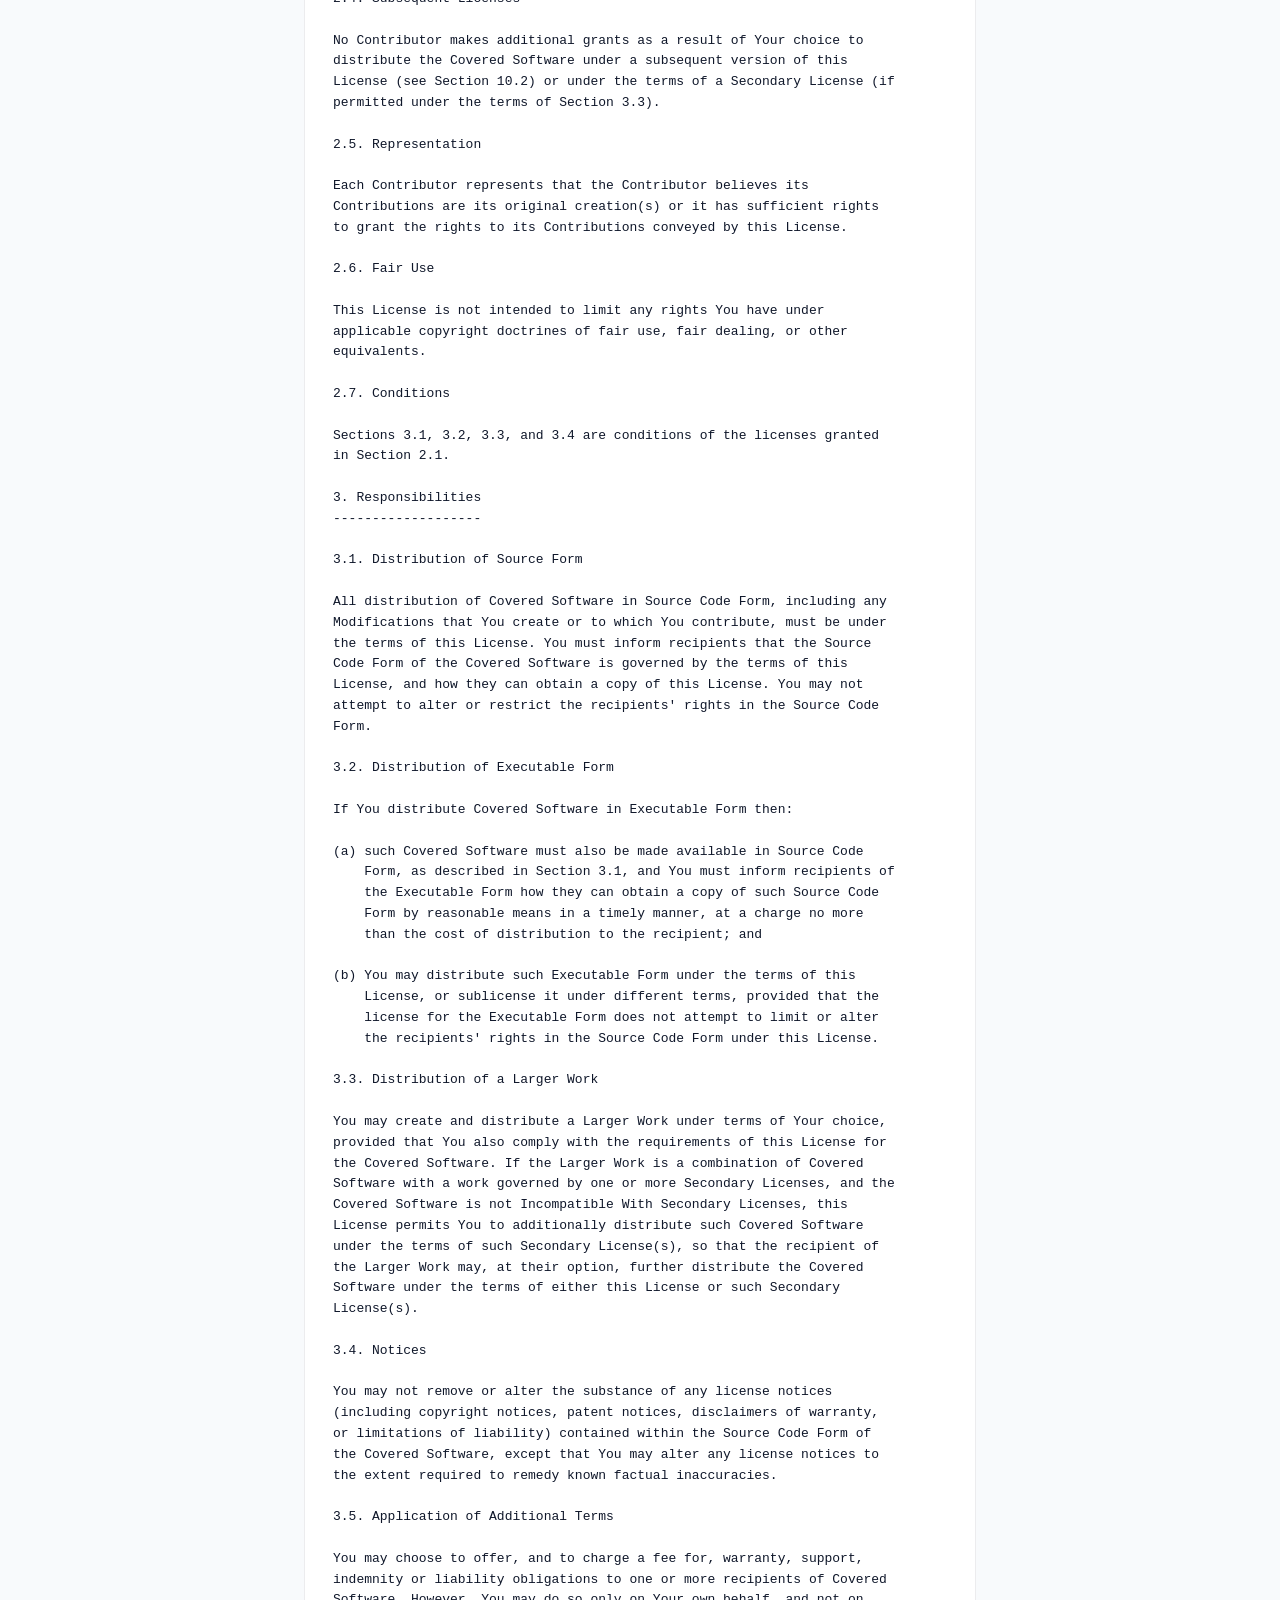
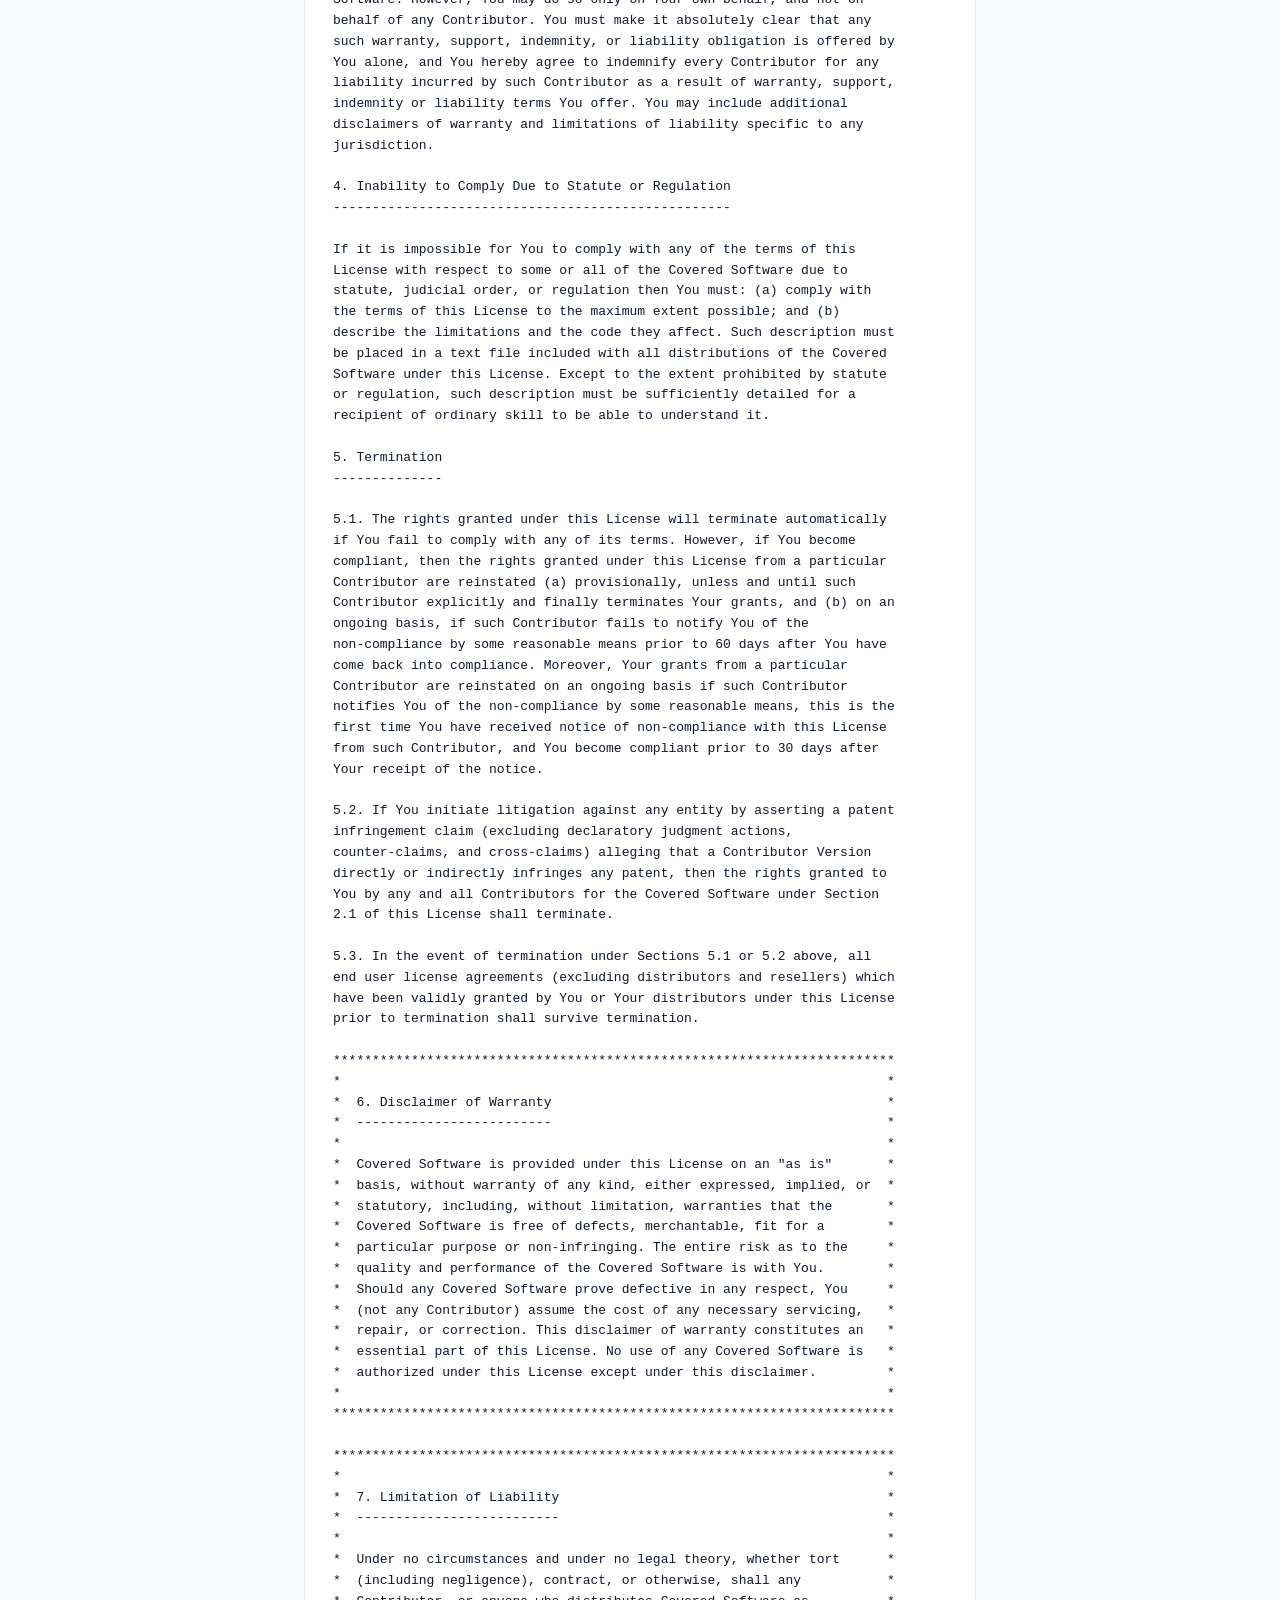
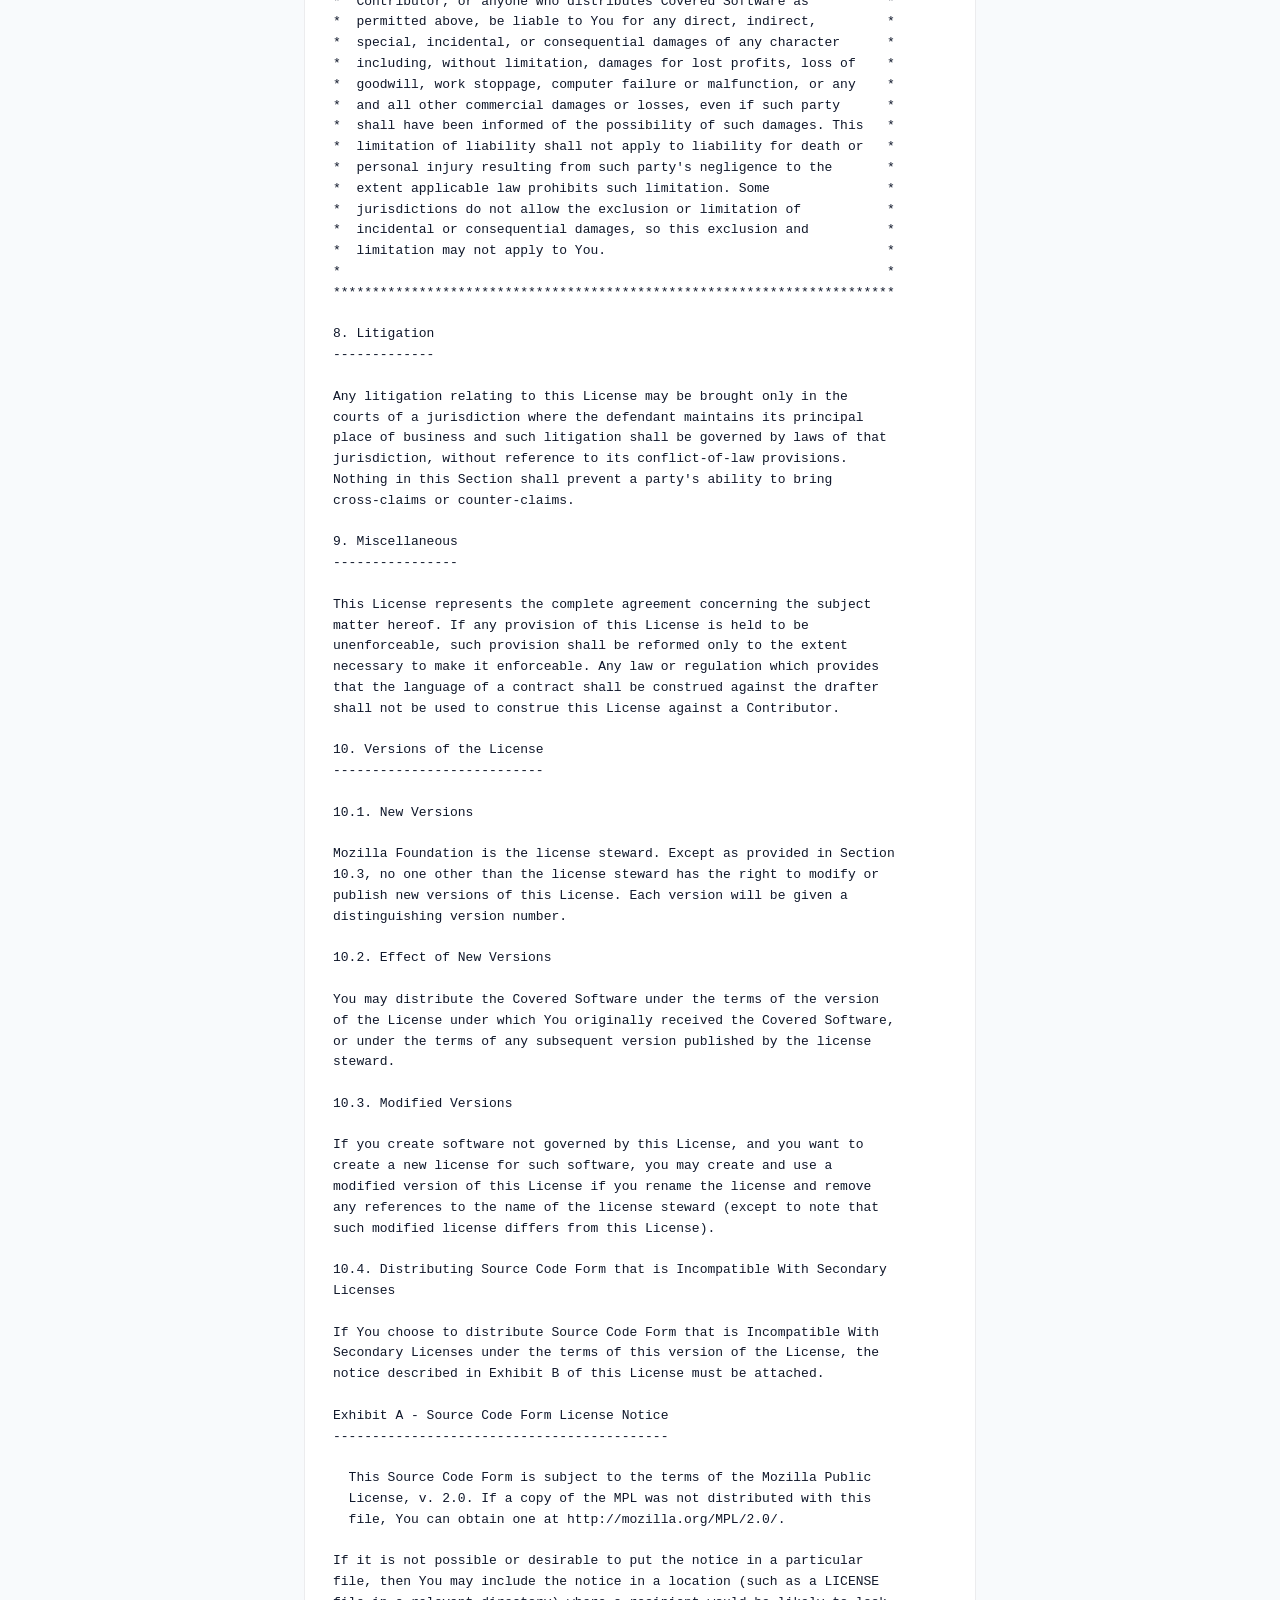
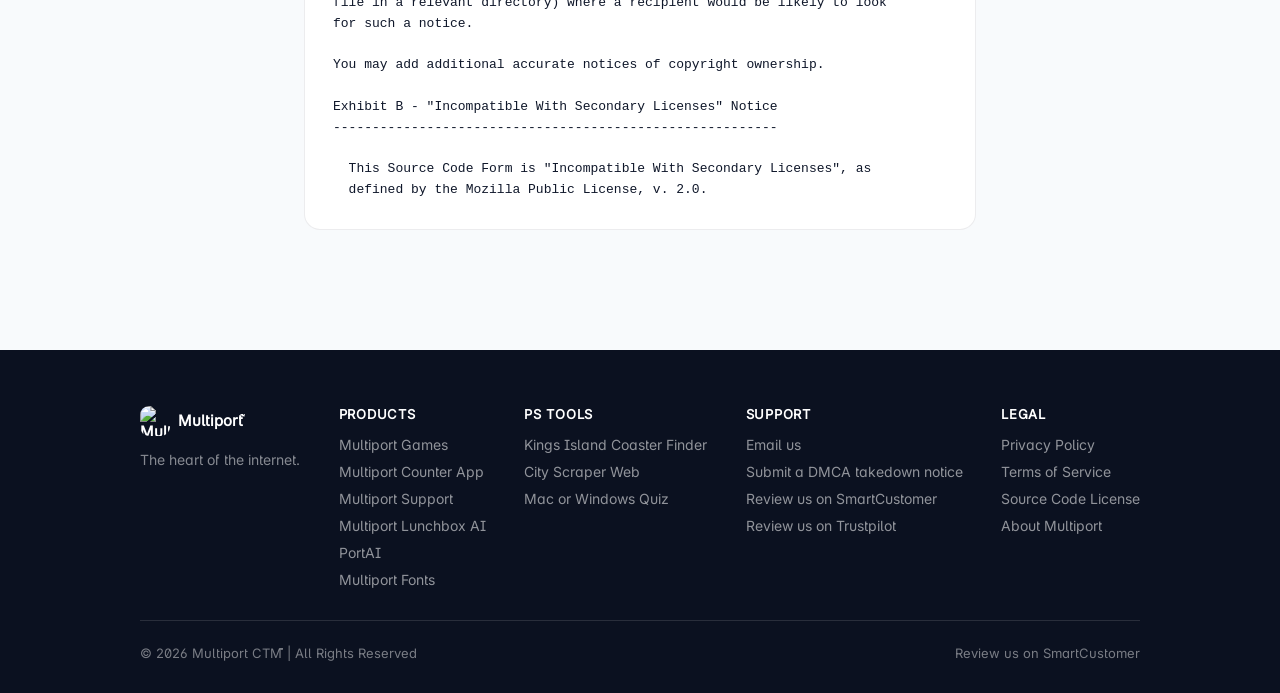
==== commit 57e60a74: "Make PortAI live, linking to portai.multiportllc.com Removes the Coming Soon badge now that PortAI i" ====
--- a/license.html
+++ b/license.html
@@ -13,7 +13,7 @@
 <link rel="icon" type="image/png" href="apple-touch-icon.png">
 <link rel="icon" href="favicon.ico">
 <link rel="manifest" href="manifest.json">
-<link rel="stylesheet" href="style.css?v=28">
+<link rel="stylesheet" href="style.css?v=33">
 <script src="https://cdn.counter.dev/script.js" data-id="24591d8d-bdbf-4574-877c-3fc91c262d01" data-utcoffset="-5"></script>
 </head>
 <body>
@@ -53,6 +53,13 @@
             <span>
               <span class="dropdown-title">Multiport Lunchbox AI</span>
               <span class="dropdown-domain">ai.lunchbox.multiportllc.com</span>
+            </span>
+          </a>
+          <a href="https://portai.multiportllc.com" target="_blank" rel="noopener noreferrer">
+            <span class="dropdown-icon">🤖</span>
+            <span>
+              <span class="dropdown-title">PortAI</span>
+              <span class="dropdown-domain">portai.multiportllc.com</span>
             </span>
           </a>
           <a href="https://fontfiles.multiportllc.com" target="_blank" rel="noopener noreferrer">
@@ -495,6 +502,7 @@
         <a href="https://counterapp.multiportllc.com" target="_blank" rel="noopener noreferrer">Multiport Counter App</a>
         <a href="https://support.multiportllc.com" target="_blank" rel="noopener noreferrer">Multiport Support</a>
         <a href="https://ai.lunchbox.multiportllc.com" target="_blank" rel="noopener noreferrer">Multiport Lunchbox AI</a>
+        <a href="https://portai.multiportllc.com" target="_blank" rel="noopener noreferrer">PortAI</a>
         <a href="https://fontfiles.multiportllc.com" target="_blank" rel="noopener noreferrer">Multiport Fonts</a>
       </div>
       <div class="footer-links">
--- a/style.css
+++ b/style.css
@@ -324,7 +324,7 @@
 /* Scroll-pinned zoom */
 .zoom-stage {
   position: relative;
-  height: 250vh;
+  height: 320vh;
 }
 
 .zoom-sticky {
@@ -1019,6 +1019,146 @@
   overflow-x: auto;
 }
 
+/* Product Spotlight */
+.spotlight {
+  max-width: 760px;
+  margin: 0 auto;
+  padding: 40px 20px;
+  text-align: center;
+}
+
+.spotlight h2 {
+  font-size: clamp(28px, 4vw, 40px);
+  font-weight: 800;
+  letter-spacing: -0.02em;
+  margin: 6px 0 40px;
+  color: var(--fg);
+}
+
+.spotlight-slider {
+  display: flex;
+  align-items: center;
+  gap: 16px;
+}
+
+.spotlight-arrow {
+  flex-shrink: 0;
+  width: 44px;
+  height: 44px;
+  border-radius: 50%;
+  border: 1px solid var(--border);
+  background: var(--card-bg);
+  color: var(--fg);
+  font-size: 18px;
+  cursor: pointer;
+  display: flex;
+  align-items: center;
+  justify-content: center;
+  transition: box-shadow 0.2s ease, transform 0.2s ease;
+}
+
+.spotlight-arrow:hover {
+  box-shadow: 0 10px 24px rgba(15, 23, 42, 0.1);
+  transform: translateY(-2px);
+}
+
+.spotlight-viewport {
+  flex: 1;
+  overflow: hidden;
+}
+
+.spotlight-track {
+  display: flex;
+  transition: transform 0.45s ease;
+}
+
+.spotlight-slide {
+  flex: 0 0 100%;
+  min-width: 0;
+  padding: 8px 12px;
+}
+
+.spotlight-icon {
+  width: 72px;
+  height: 72px;
+  border-radius: 20px;
+  margin: 0 auto 20px;
+  display: block;
+}
+
+.spotlight-icon-emoji {
+  width: 72px;
+  height: 72px;
+  border-radius: 20px;
+  margin: 0 auto 20px;
+  display: flex;
+  align-items: center;
+  justify-content: center;
+  font-size: 34px;
+}
+
+.spotlight-slide h3 {
+  font-size: 22px;
+  font-weight: 700;
+  letter-spacing: -0.01em;
+  margin: 0 0 10px;
+  color: var(--fg);
+}
+
+.spotlight-slide p {
+  color: var(--muted);
+  font-size: 16px;
+  line-height: 1.6;
+  max-width: 480px;
+  margin: 0 auto 16px;
+}
+
+.spotlight-link {
+  color: var(--blue);
+  font-size: 15px;
+  font-weight: 600;
+  text-decoration: none;
+}
+
+.spotlight-link:hover {
+  text-decoration: underline;
+}
+
+.spotlight-dots {
+  display: flex;
+  justify-content: center;
+  gap: 8px;
+  margin-top: 24px;
+}
+
+.spotlight-dot {
+  width: 8px;
+  height: 8px;
+  border-radius: 50%;
+  border: none;
+  padding: 0;
+  background: var(--border);
+  cursor: pointer;
+  transition: background 0.2s ease, transform 0.2s ease;
+}
+
+.spotlight-dot.is-active {
+  background: var(--blue);
+  transform: scale(1.3);
+}
+
+@media (max-width: 640px) {
+  .spotlight-slider {
+    gap: 8px;
+  }
+
+  .spotlight-arrow {
+    width: 36px;
+    height: 36px;
+    font-size: 15px;
+  }
+}
+
 /* Products */
 .products {
   max-width: 1000px;
@@ -1045,14 +1185,15 @@
   --rx: 0deg;
   --ry: 0deg;
   --ty: 0px;
+  --reveal-scale: 1;
   background: var(--card-bg);
   border: 1px solid var(--border);
   border-radius: 22px;
   padding: 32px;
   text-decoration: none;
   color: var(--fg);
-  transition: transform 0.15s ease, box-shadow 0.25s ease;
-  transform: perspective(800px) rotateX(var(--rx)) rotateY(var(--ry)) translateY(var(--ty));
+  transition: transform 0.3s ease, box-shadow 0.25s ease;
+  transform: perspective(800px) rotateX(var(--rx)) rotateY(var(--ry)) translateY(var(--ty)) scale(var(--reveal-scale));
   display: flex;
   align-items: flex-start;
   gap: 20px;
@@ -1117,6 +1258,10 @@
 
 .icon-extension {
   background: linear-gradient(135deg, #bf5af2, #5e5ce6);
+}
+
+.icon-portai {
+  background: linear-gradient(135deg, #ff375f, #0a84ff);
 }
 
 .addon-badge {
@@ -1245,13 +1390,52 @@
 /* Scroll reveal */
 .reveal {
   opacity: 0;
-  transform: translateY(24px);
+  transform: translateY(24px) scale(0.82);
   transition: opacity 0.6s ease, transform 0.6s ease;
 }
 
 .reveal-visible {
   opacity: 1;
-  transform: translateY(0);
+  transform: translateY(0) scale(1);
+}
+
+/* product-card, mosaic-panel, and the screenshot stack each already animate their own
+   transform/transition (tilt-on-hover, flex-grow-on-hover, fanned rotation). Rather than
+   letting the generic .reveal rules replace their transform/transition outright (which
+   silently erases the other effect), they drive a shared --reveal-scale custom property
+   that each element's own transform expression already multiplies in. */
+.product-card.reveal {
+  --reveal-scale: 0.82;
+}
+
+.product-card.reveal-visible {
+  --reveal-scale: 1;
+}
+
+.mosaic-panel.reveal,
+.mosaic-panel.reveal-visible {
+  transition: flex-grow 0.35s ease, opacity 0.6s ease, transform 0.6s ease;
+}
+
+/* screenshot-middle/back keep their own fanned-out rotation and layered opacity,
+   which the generic .reveal-visible rule would otherwise flatten — they just fade in
+   at their fixed fan position instead of also scaling. */
+.screenshot-middle.reveal,
+.screenshot-middle.reveal-visible {
+  transform: translateX(-50%) translate(60px, 14px) rotate(8deg);
+}
+
+.screenshot-middle.reveal-visible {
+  opacity: 0.92;
+}
+
+.screenshot-back.reveal,
+.screenshot-back.reveal-visible {
+  transform: translateX(-50%) translate(-60px, 14px) rotate(-8deg);
+}
+
+.screenshot-back.reveal-visible {
+  opacity: 0.85;
 }
 
 @media (prefers-reduced-motion: reduce) {
@@ -1261,11 +1445,13 @@
     transition: none;
   }
 
+  .product-card.reveal,
+  .product-card.reveal-visible {
+    transform: none;
+    transition: box-shadow 0.25s ease;
+  }
+
   .cta-band {
     animation: none;
   }
-
-  .product-card {
-    transition: box-shadow 0.25s ease;
-  }
-}
+}
